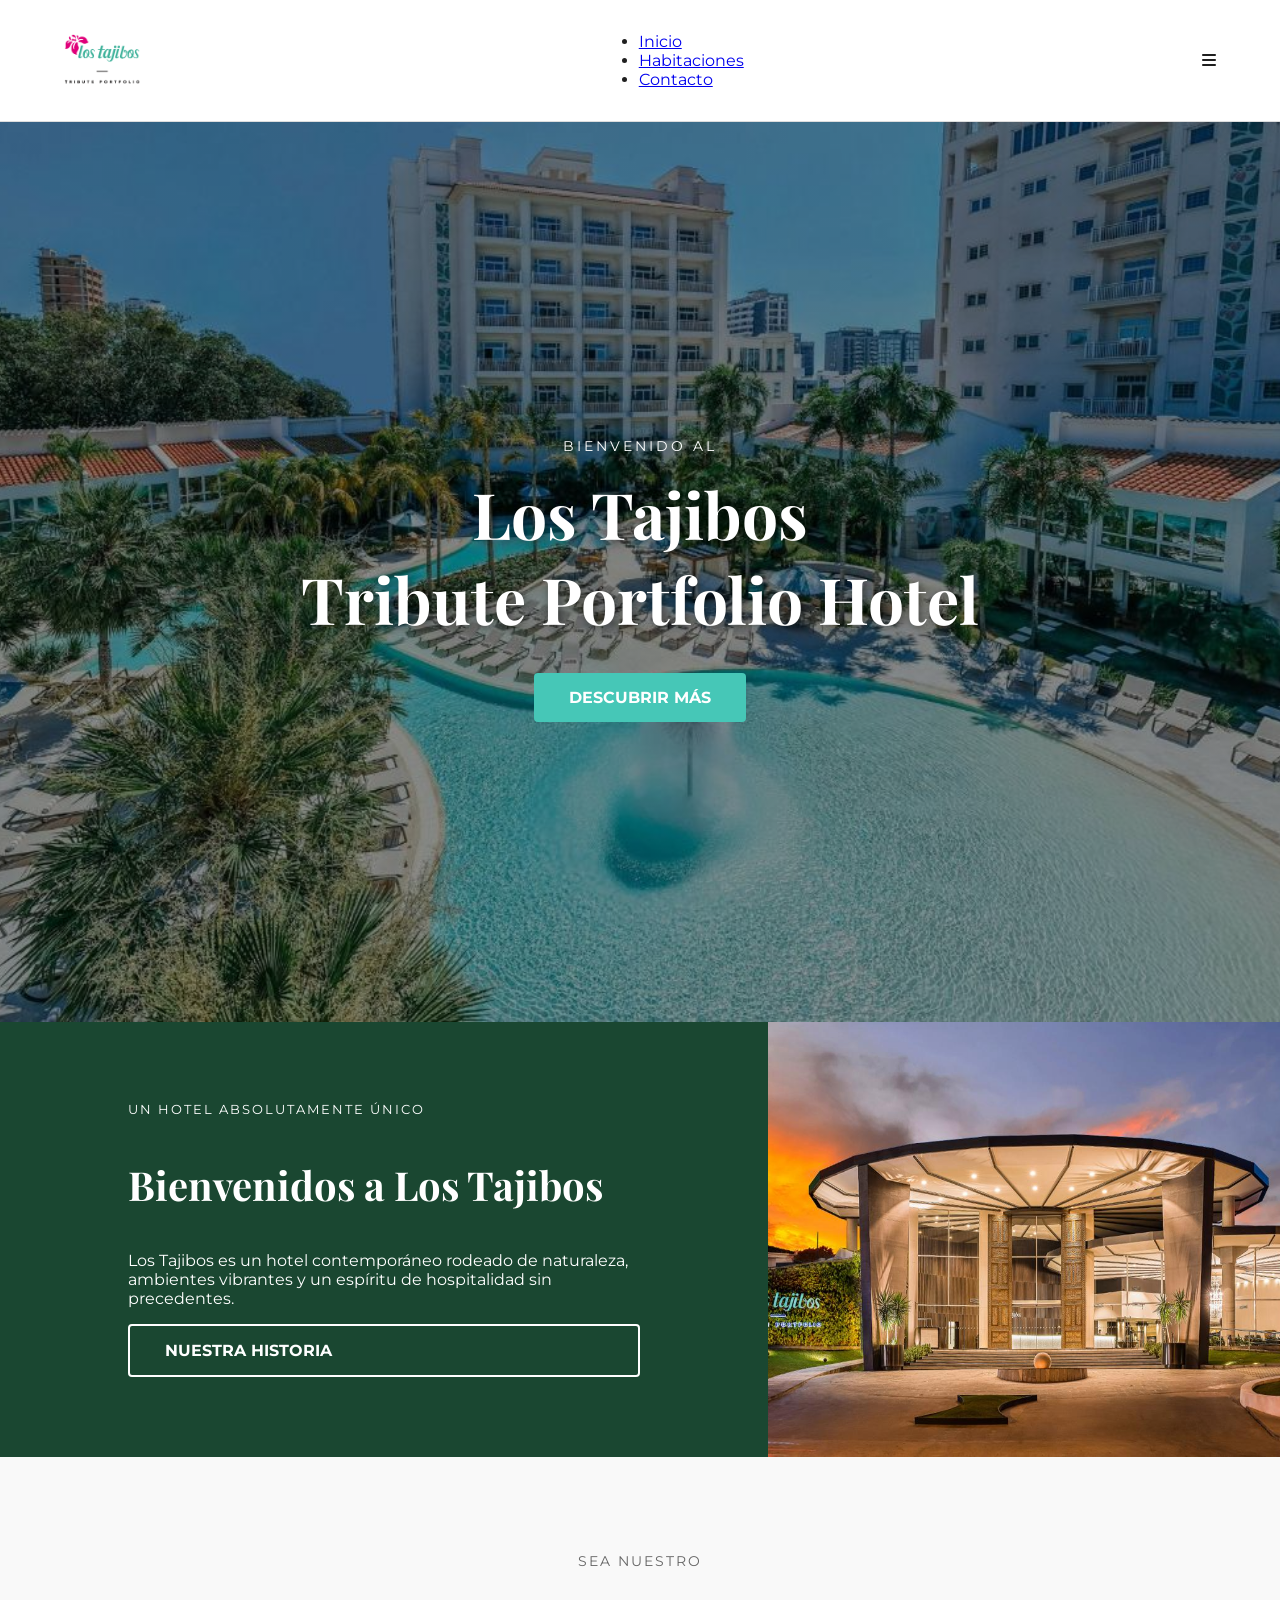
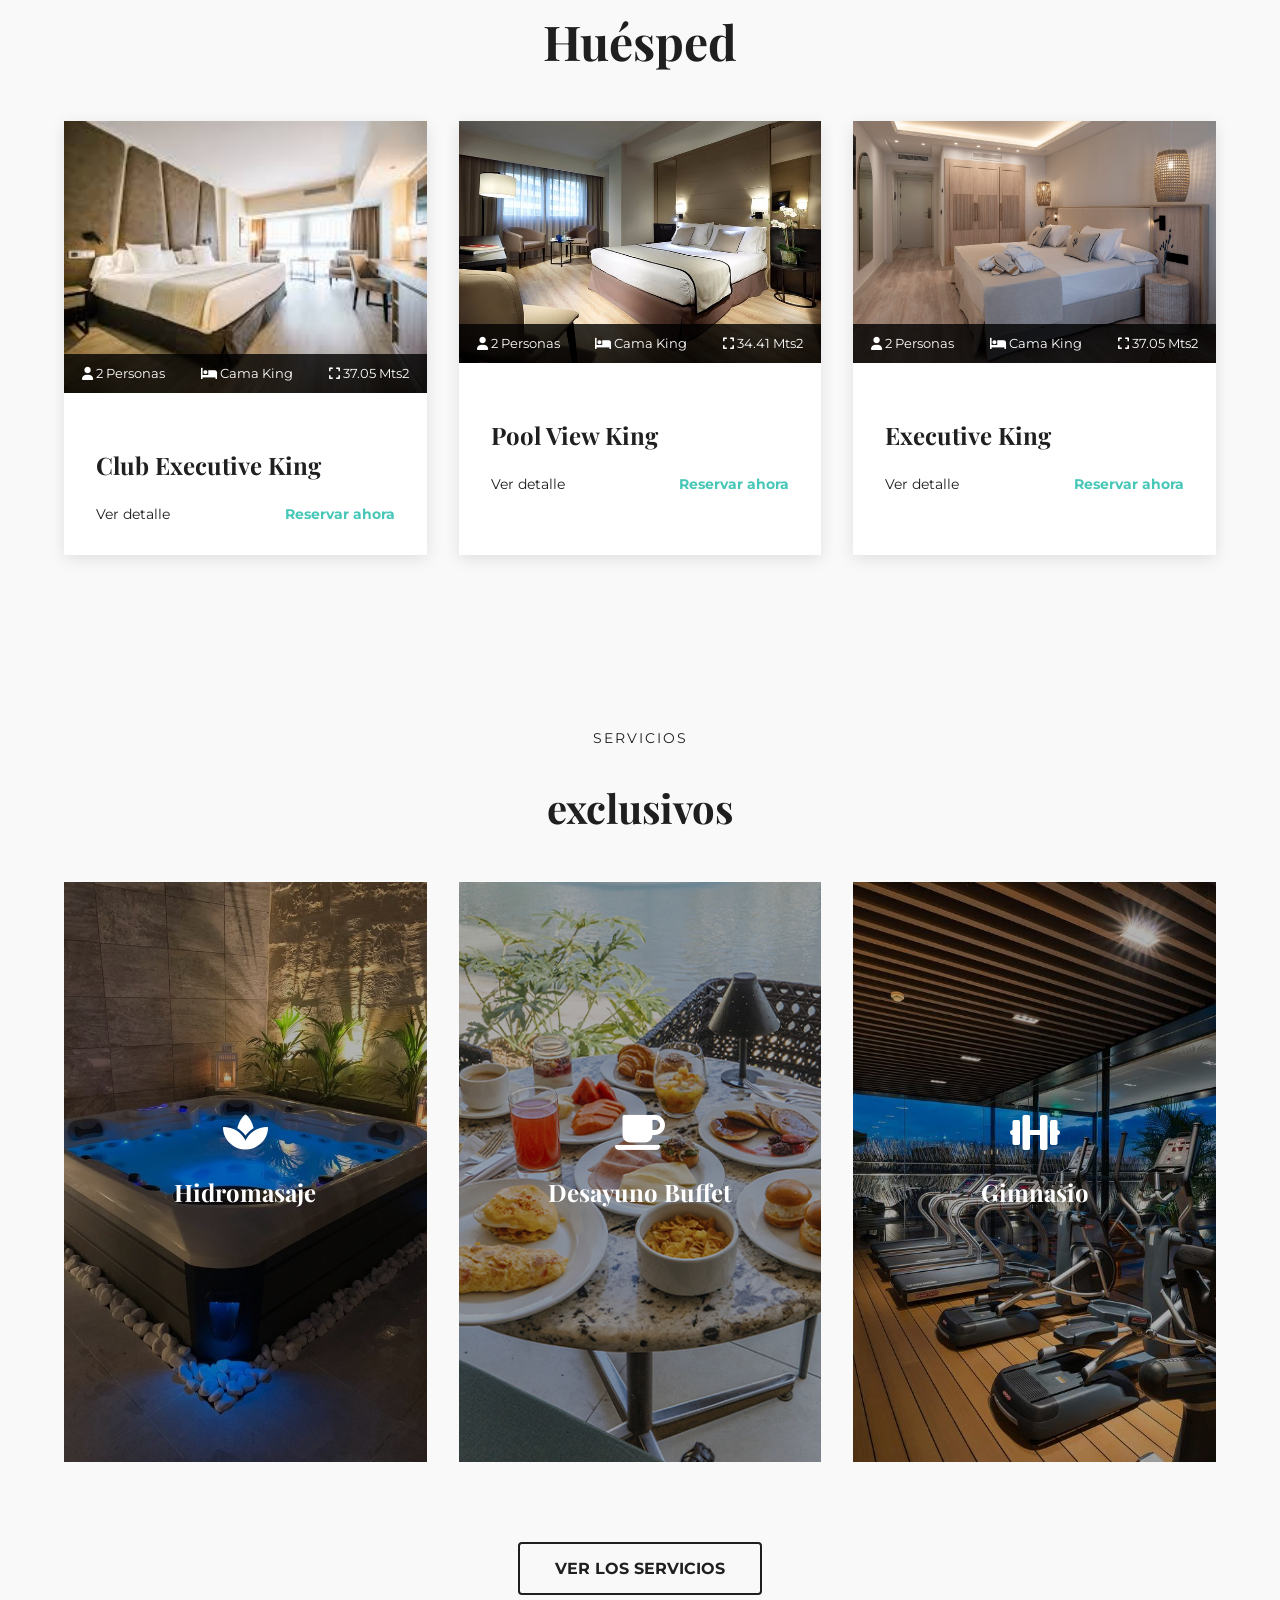
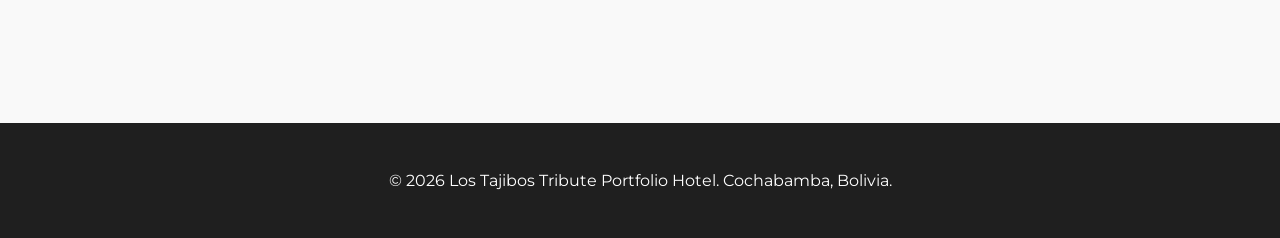
==== index.html @ 76f15c0a "Feat: Adding Requirements" ====
<!DOCTYPE html>
<html lang="es">
<head>
    <meta charset="UTF-8">
    <meta name="viewport" content="width=device-width, initial-scale=1.0">
    <title>Los Tajibos Hotel | Experiencia Única</title>
    <link href="https://fonts.googleapis.com/css2?family=Montserrat:wght@400;600&family=Playfair+Display:wght@700&display=swap" rel="stylesheet">
    <link rel="stylesheet" href="https://cdnjs.cloudflare.com/ajax/libs/font-awesome/6.0.0/css/all.min.css">
    <link rel="stylesheet" href="css/style.css">
</head>
<body>

    <header class="header" id="header">
        <nav class="nav container">
            <a href="index.html" class="nav__logo">
                <img src="images/logo-tajibos.png" alt="Logo Los Tajibos">
            </a>
            
            <ul class="nav__list" id="nav-menu">
                <li><a href="index.html" class="nav__link active">Inicio</a></li>
                <li><a href="servicios.html" class="nav__link">Habitaciones</a></li>
                <li><a href="contacto.html" class="nav__link">Contacto</a></li>
            </ul>

            <div class="nav__toggle" id="nav-toggle">
                <i class="fas fa-bars"></i>
            </div>
        </nav>
    </header>

    <main>
        <section class="hero">
            <div class="hero__content">
                <p class="hero__subtitle">BIENVENIDO AL</p>
                <h1 class="hero__title">Los Tajibos <br> Tribute Portfolio Hotel</h1>
                <a href="#welcome" class="btn btn--primary">DESCUBRIR MÁS</a>
            </div>
        </section>

        <section id="welcome" class="welcome">
            <div class="welcome__container">
                <article class="welcome__data">
                    <span class="welcome__tag">Un hotel absolutamente único</span>
                    <h2>Bienvenidos a Los Tajibos</h2>
                    <p>Los Tajibos es un hotel contemporáneo rodeado de naturaleza, ambientes vibrantes y un espíritu de hospitalidad sin precedentes.</p>
                    <a href="#" class="btn btn--outline-white">NUESTRA HISTORIA</a>
                </article>
                <div class="welcome__img">
                    <img src="images/lobby-desktop.jpg" alt="Vista del hotel">
                </div>
            </div>
        </section>

        <section id="rooms" class="rooms container section-padding">
            <div class="text-center">
                <p class="rooms__subtitle">Sea nuestro</p>
                <h2 class="rooms__title">Huésped</h2>
            </div>

            <div class="rooms__grid grid">
                <article class="room-card">
                    <div class="room-card__img-box">
                        <img src="images/room1.jpg" alt="Club Executive King">
                        <div class="room-card__specs">
                            <span><i class="fas fa-user"></i> 2 Personas</span>
                            <span><i class="fas fa-bed"></i> Cama King</span>
                            <span><i class="fas fa-expand"></i> 37.05 Mts2</span>
                        </div>
                    </div>
                    <div class="room-card__data">
                        <h3>Club Executive King</h3>
                        <div class="room-card__footer">
                            <a href="#">Ver detalle</a>
                            <a href="contacto.html" class="bold">Reservar ahora</a>
                        </div>
                    </div>
                </article>

                <article class="room-card">
                    <div class="room-card__img-box">
                        <img src="images/room2.jpg" alt="Pool View King">
                        <div class="room-card__specs">
                            <span><i class="fas fa-user"></i> 2 Personas</span>
                            <span><i class="fas fa-bed"></i> Cama King</span>
                            <span><i class="fas fa-expand"></i> 34.41 Mts2</span>
                        </div>
                    </div>
                    <div class="room-card__data">
                        <h3>Pool View King</h3>
                        <div class="room-card__footer">
                            <a href="#">Ver detalle</a>
                            <a href="contacto.html" class="bold">Reservar ahora</a>
                        </div>
                    </div>
                </article>

                <article class="room-card">
                    <div class="room-card__img-box">
                        <img src="images/room3.jpg" alt="Executive King">
                        <div class="room-card__specs">
                            <span><i class="fas fa-user"></i> 2 Personas</span>
                            <span><i class="fas fa-bed"></i> Cama King</span>
                            <span><i class="fas fa-expand"></i> 37.05 Mts2</span>
                        </div>
                    </div>
                    <div class="room-card__data">
                        <h3>Executive King</h3>
                        <div class="room-card__footer">
                            <a href="#">Ver detalle</a>
                            <a href="contacto.html" class="bold">Reservar ahora</a>
                        </div>
                    </div>
                </article>
            </div>
            </section>

        <section id="services" class="services container section-padding">
            <div class="text-center">
                <p class="services__subtitle">Servicios</p>
                <h2 class="services__title">exclusivos</h2>
            </div>

            <div class="services__grid grid">
                <article class="service-item" style="background-image: url('images/spa.jpg');">
                    <div class="service-item__content">
                        <i class="fas fa-spa"></i>
                        <h3>Hidromasaje</h3>
                    </div>
                    <div class="service-item__info">
                        <i class="fas fa-spa"></i>
                        <h3>Hidromasaje</h3>
                        <p>Relajación total en nuestras aguas termales y circuitos de spa diseñados para su bienestar físico y mental.</p>
                    </div>
                </article>

                <article class="service-item" style="background-image: url('images/desayuno.jpg');">
                    <div class="service-item__content">
                        <i class="fas fa-coffee"></i>
                        <h3>Desayuno Buffet</h3>
                    </div>
                    <div class="service-item__info">
                        <i class="fas fa-coffee"></i>
                        <h3>Desayuno Buffet</h3>
                        <p>Inicie sus días con energía, disfrutando de especialidades locales e internacionales en un ambiente inigualable.</p>
                    </div>
                </article>

                <article class="service-item" style="background-image: url('images/gym.jpg');">
                    <div class="service-item__content">
                        <i class="fas fa-dumbbell"></i>
                        <h3>Gimnasio</h3>
                    </div>
                    <div class="service-item__info">
                        <i class="fas fa-dumbbell"></i>
                        <h3>Gimnasio</h3>
                        <p>Manténgase en forma con nuestro equipamiento de última generación disponible durante toda su estancia.</p>
                    </div>
                </article>
            </div>

            <div class="text-center" style="margin-top: 3rem;">
                <a href="servicios.html" class="btn btn--outline-dark">VER LOS SERVICIOS</a>
            </div>
        </section>
    </main>

    <footer class="footer">
        <div class="container text-center">
            <p>&copy; 2026 Los Tajibos Tribute Portfolio Hotel. Cochabamba, Bolivia.</p>
        </div>
    </footer>

    <script src="js/main.js"></script>
</body>
</html>
---- css/style.css ----
@charset "UTF-8";
.header {
  background-color: #ffffff;
  border-bottom: 1px solid #ddd;
  padding: 1rem 0;
  position: sticky;
  top: 0;
  z-index: 1000;
}
.header .nav {
  display: flex;
  justify-content: space-between;
  align-items: center;
}
.header .nav__menu-icon {
  display: flex;
  align-items: center;
  cursor: pointer;
  gap: 10px;
}
.header .nav__menu-icon span {
  display: block;
  width: 25px;
  height: 2px;
  background-color: #1F1F1F;
  position: relative;
}
.header .nav__menu-icon span::before, .header .nav__menu-icon span::after {
  content: "";
  position: absolute;
  width: 100%;
  height: 2px;
  background-color: #1F1F1F;
}
.header .nav__menu-icon span::before {
  top: -8px;
}
.header .nav__menu-icon span::after {
  bottom: -8px;
}
.header .nav__logo img {
  height: 50px;
}

/* SECCIÓN HERO (Tu imagen fondo.jpg) */
.hero {
  height: 100vh;
  display: flex;
  align-items: center;
  justify-content: center;
  text-align: center;
  color: white;
  position: relative;
  background: linear-gradient(rgba(0, 0, 0, 0.4), rgba(0, 0, 0, 0.4)), url("../images/fondo.jpg") no-repeat center/cover;
}
.hero__content {
  max-width: 900px;
  z-index: 2;
}
.hero__title {
  font-family: "Playfair Display", serif;
  font-size: 4rem;
  margin: 1rem 0 2rem;
  text-shadow: 2px 2px 10px rgba(0, 0, 0, 0.5);
}
.hero__subtitle {
  font-family: "Montserrat", sans-serif;
  letter-spacing: 3px;
  font-size: 0.9rem;
}

/* SECCIÓN BIENVENIDA */
.welcome {
  display: flex;
  flex-wrap: wrap;
  background-color: #1a4731;
  color: white;
}
.welcome__container {
  display: flex;
  flex-wrap: wrap;
  width: 100%;
}
.welcome__data {
  flex: 1;
  padding: 5rem 10%;
  min-width: 300px;
  display: flex;
  flex-direction: column;
  justify-content: center;
}
.welcome__data h2 {
  font-family: "Playfair Display", serif;
  font-size: 2.5rem;
  margin-bottom: 1.5rem;
}
.welcome__data .welcome__tag {
  text-transform: uppercase;
  font-size: 0.8rem;
  letter-spacing: 2px;
  display: block;
  margin-bottom: 0.5rem;
}
.welcome__img {
  flex: 1;
  min-width: 300px;
}
.welcome__img img {
  width: 100%;
  height: 100%;
  object-fit: cover;
  display: block;
}

/* SECCIÓN HABITACIONES (3 COLUMNAS RESTAURADAS) */
.rooms__subtitle {
  text-transform: uppercase;
  font-size: 0.9rem;
  letter-spacing: 2px;
  color: #666666;
}
.rooms__title {
  font-family: "Playfair Display", serif;
  font-size: 3rem;
  margin-bottom: 3rem;
}
.rooms__grid {
  display: grid;
  gap: 2rem;
  grid-template-columns: repeat(auto-fit, minmax(300px, 1fr));
}

.room-card {
  background: white;
  box-shadow: 0 4px 15px rgba(0, 0, 0, 0.1);
  transition: transform 0.3s ease;
}
.room-card:hover {
  transform: translateY(-5px);
}
.room-card__img-box {
  position: relative;
  overflow: hidden;
}
.room-card__img-box img {
  width: 100%;
  display: block;
}
.room-card__specs {
  position: absolute;
  bottom: 0;
  width: 100%;
  background: rgba(0, 0, 0, 0.8);
  display: flex;
  justify-content: space-around;
  padding: 12px 0;
  color: white;
  font-size: 0.8rem;
}
.room-card__data {
  padding: 2rem;
}
.room-card__data h3 {
  font-family: "Playfair Display", serif;
  font-size: 1.5rem;
  margin-bottom: 1rem;
  color: #1F1F1F;
}
.room-card__footer {
  display: flex;
  justify-content: space-between;
  align-items: center;
  margin-top: 1.5rem;
}
.room-card__footer a {
  text-decoration: none;
  color: #1F1F1F;
  font-size: 0.9rem;
}
.room-card__footer .bold {
  font-weight: 700;
  color: #46C7B7;
}

/* SECCIÓN SERVICIOS (INFO NO SE CORTA - CORREGIDO FINAL) */
.services__subtitle {
  text-transform: uppercase;
  letter-spacing: 2px;
  font-size: 0.9rem;
}
.services__title {
  font-family: "Playfair Display", serif;
  font-size: 2.5rem;
  margin-bottom: 3rem;
}
.services__grid {
  display: grid;
  gap: 1.5rem;
  grid-template-columns: repeat(auto-fit, minmax(300px, 1fr));
}

.service-item {
  position: relative;
  height: 580px;
  background-size: cover;
  background-position: center;
  overflow: hidden;
  cursor: pointer;
  color: white;
}
.service-item::before {
  content: "";
  position: absolute;
  top: 0;
  left: 0;
  width: 100%;
  height: 100%;
  background: rgba(0, 0, 0, 0.3);
  transition: 0.4s;
}
.service-item__content {
  position: absolute;
  top: 50%;
  left: 50%;
  transform: translate(-50%, -50%);
  text-align: center;
  width: 100%;
  transition: 0.4s;
  z-index: 2;
}
.service-item__content i {
  font-size: 2.5rem;
  margin-bottom: 1rem;
  display: block;
}
.service-item__content h3 {
  font-family: "Playfair Display", serif;
  font-size: 1.5rem;
}
.service-item__info {
  position: absolute;
  top: 0;
  left: 0;
  width: 100%;
  height: 100%;
  background: rgba(0, 0, 0, 0.85);
  display: flex;
  flex-direction: column;
  justify-content: center;
  align-items: center;
  padding: 1rem;
  text-align: center;
  opacity: 0;
  transition: 0.4s;
  z-index: 3;
}
.service-item__info i {
  font-size: 2rem;
  margin-bottom: 1rem;
  color: #46C7B7;
}
.service-item__info h3 {
  font-family: "Playfair Display", serif;
  margin-bottom: 0.8rem;
  font-size: 1.3rem;
}
.service-item__info p {
  font-size: 0.9rem;
  line-height: 1.4;
  margin: 0;
  font-family: "Montserrat", sans-serif;
}
.service-item:hover .service-item__content, .service-item.is-active .service-item__content {
  opacity: 0;
}
.service-item:hover .service-item__info, .service-item.is-active .service-item__info {
  opacity: 1;
}

.footer {
  background-color: #1F1F1F;
  color: #ffffff;
  padding: 2rem 0;
  text-align: center;
  margin-top: 3rem;
}
.footer__grid {
  display: flex;
  flex-direction: column;
  align-items: center;
  gap: 1rem;
}
.footer__nav {
  display: flex;
  gap: 1.5rem;
}
.footer__nav a {
  color: #ffffff;
  text-decoration: none;
  font-size: 0.9rem;
}
.footer__nav a:hover {
  color: #46C7B7;
}

body {
  margin: 0;
  font-family: "Montserrat", sans-serif;
  color: #1F1F1F;
  background-color: #f9f9f9;
}

.container {
  width: 90%;
  max-width: 1200px;
  margin: 0 auto;
}

.grid {
  display: grid;
  gap: 2rem;
}

.section-padding {
  padding: 80px 0;
}

.text-center {
  text-align: center;
}

.btn {
  padding: 15px 35px;
  text-decoration: none;
  font-weight: bold;
  display: inline-block;
  transition: 0.3s;
  border-radius: 4px;
}
.btn--primary {
  background-color: #46C7B7;
  color: white;
}
.btn--primary:hover {
  background-color: rgb(50.6556016598, 167.3443983402, 152.8713692946);
}
.btn--outline-white {
  border: 2px solid white;
  color: white;
}
.btn--outline-white:hover {
  background-color: white;
  color: #1a4731;
}
.btn--outline-dark {
  border: 2px solid #1F1F1F;
  color: #1F1F1F;
  margin-top: 2rem;
}
.btn--outline-dark:hover {
  background-color: #1F1F1F;
  color: white;
}

/*# sourceMappingURL=style.css.map */
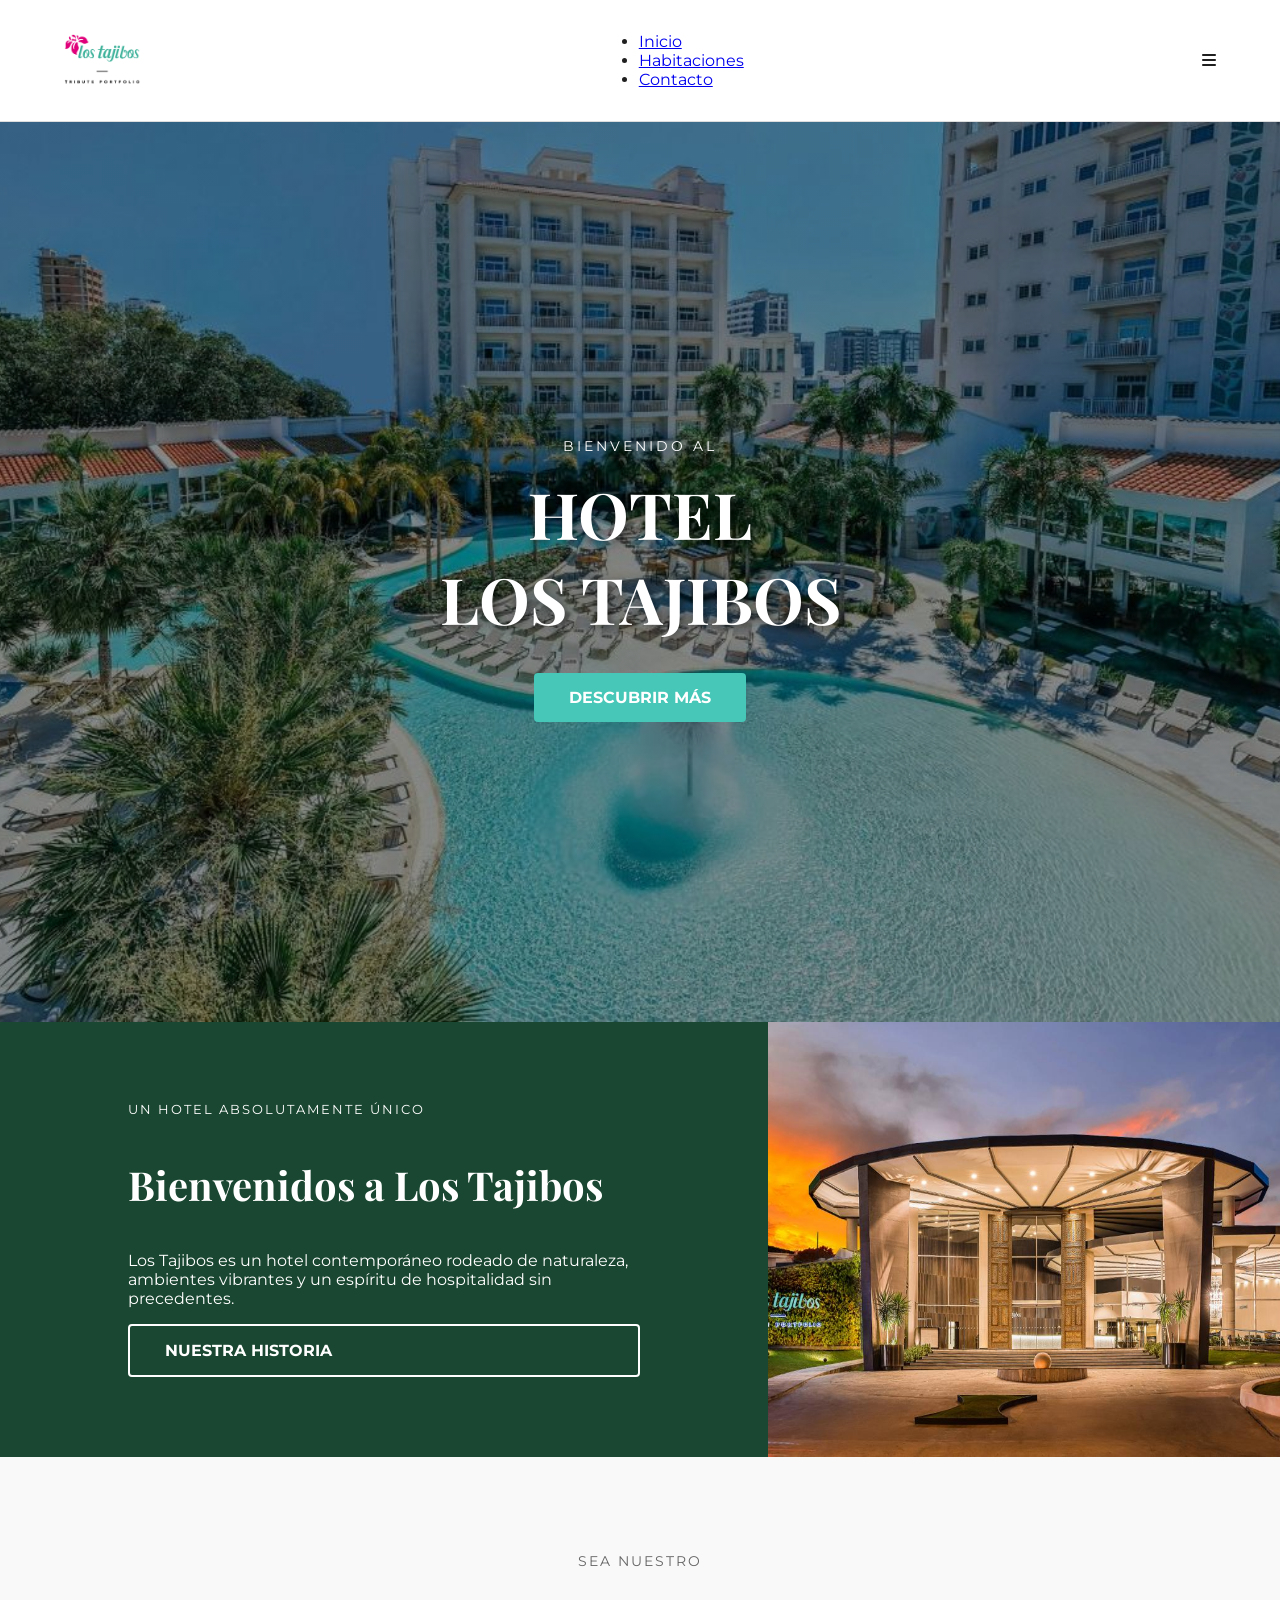
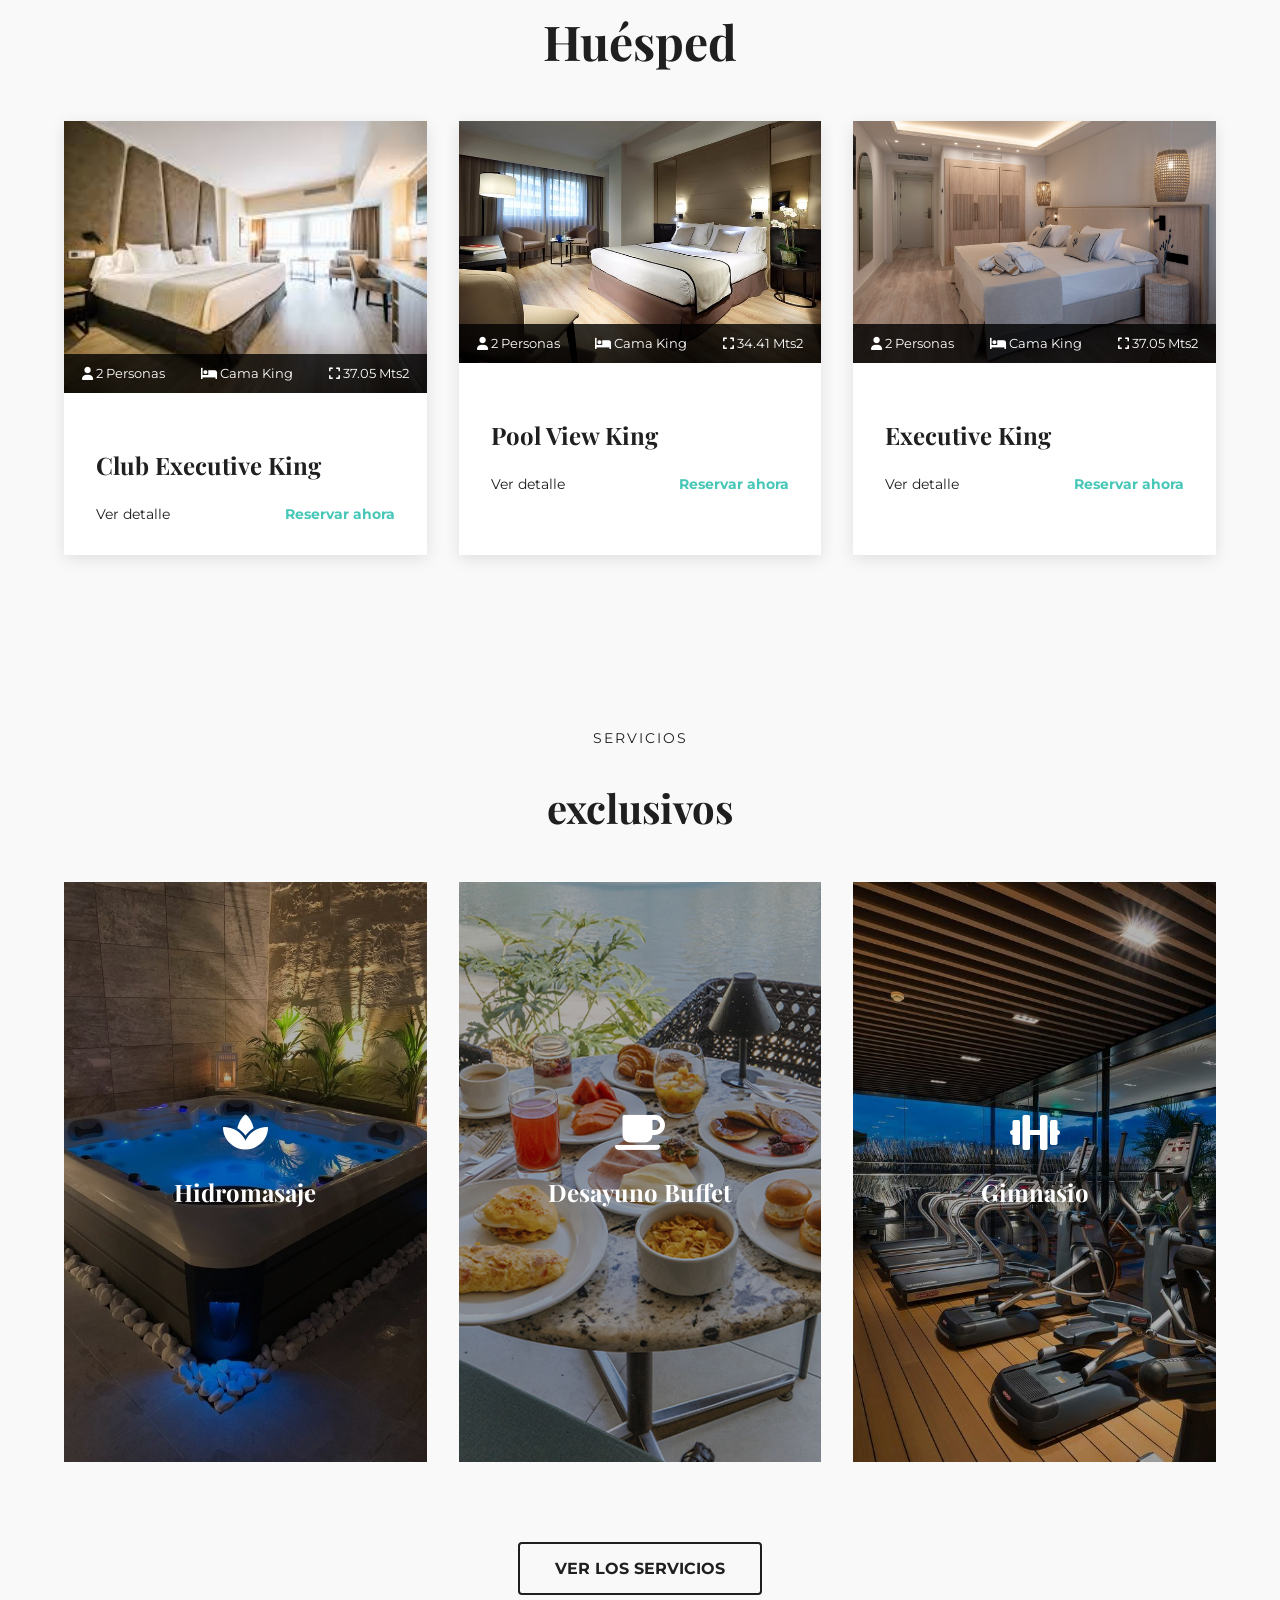
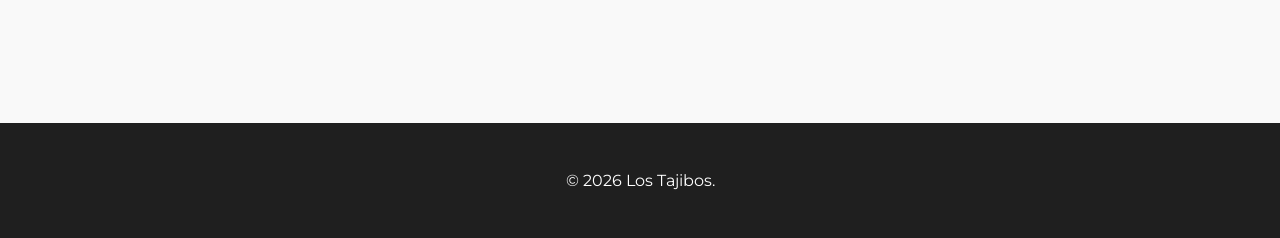
==== commit 7b0cca44: "Fix: Fixing Names" ====
--- a/index.html
+++ b/index.html
@@ -32,7 +32,7 @@
         <section class="hero">
             <div class="hero__content">
                 <p class="hero__subtitle">BIENVENIDO AL</p>
-                <h1 class="hero__title">Los Tajibos <br> Tribute Portfolio Hotel</h1>
+                <h1 class="hero__title">HOTEL <br> LOS TAJIBOS</h1>
                 <a href="#welcome" class="btn btn--primary">DESCUBRIR MÁS</a>
             </div>
         </section>
@@ -166,7 +166,7 @@
 
     <footer class="footer">
         <div class="container text-center">
-            <p>&copy; 2026 Los Tajibos Tribute Portfolio Hotel. Cochabamba, Bolivia.</p>
+            <p>&copy; 2026 Los Tajibos.</p>
         </div>
     </footer>
 
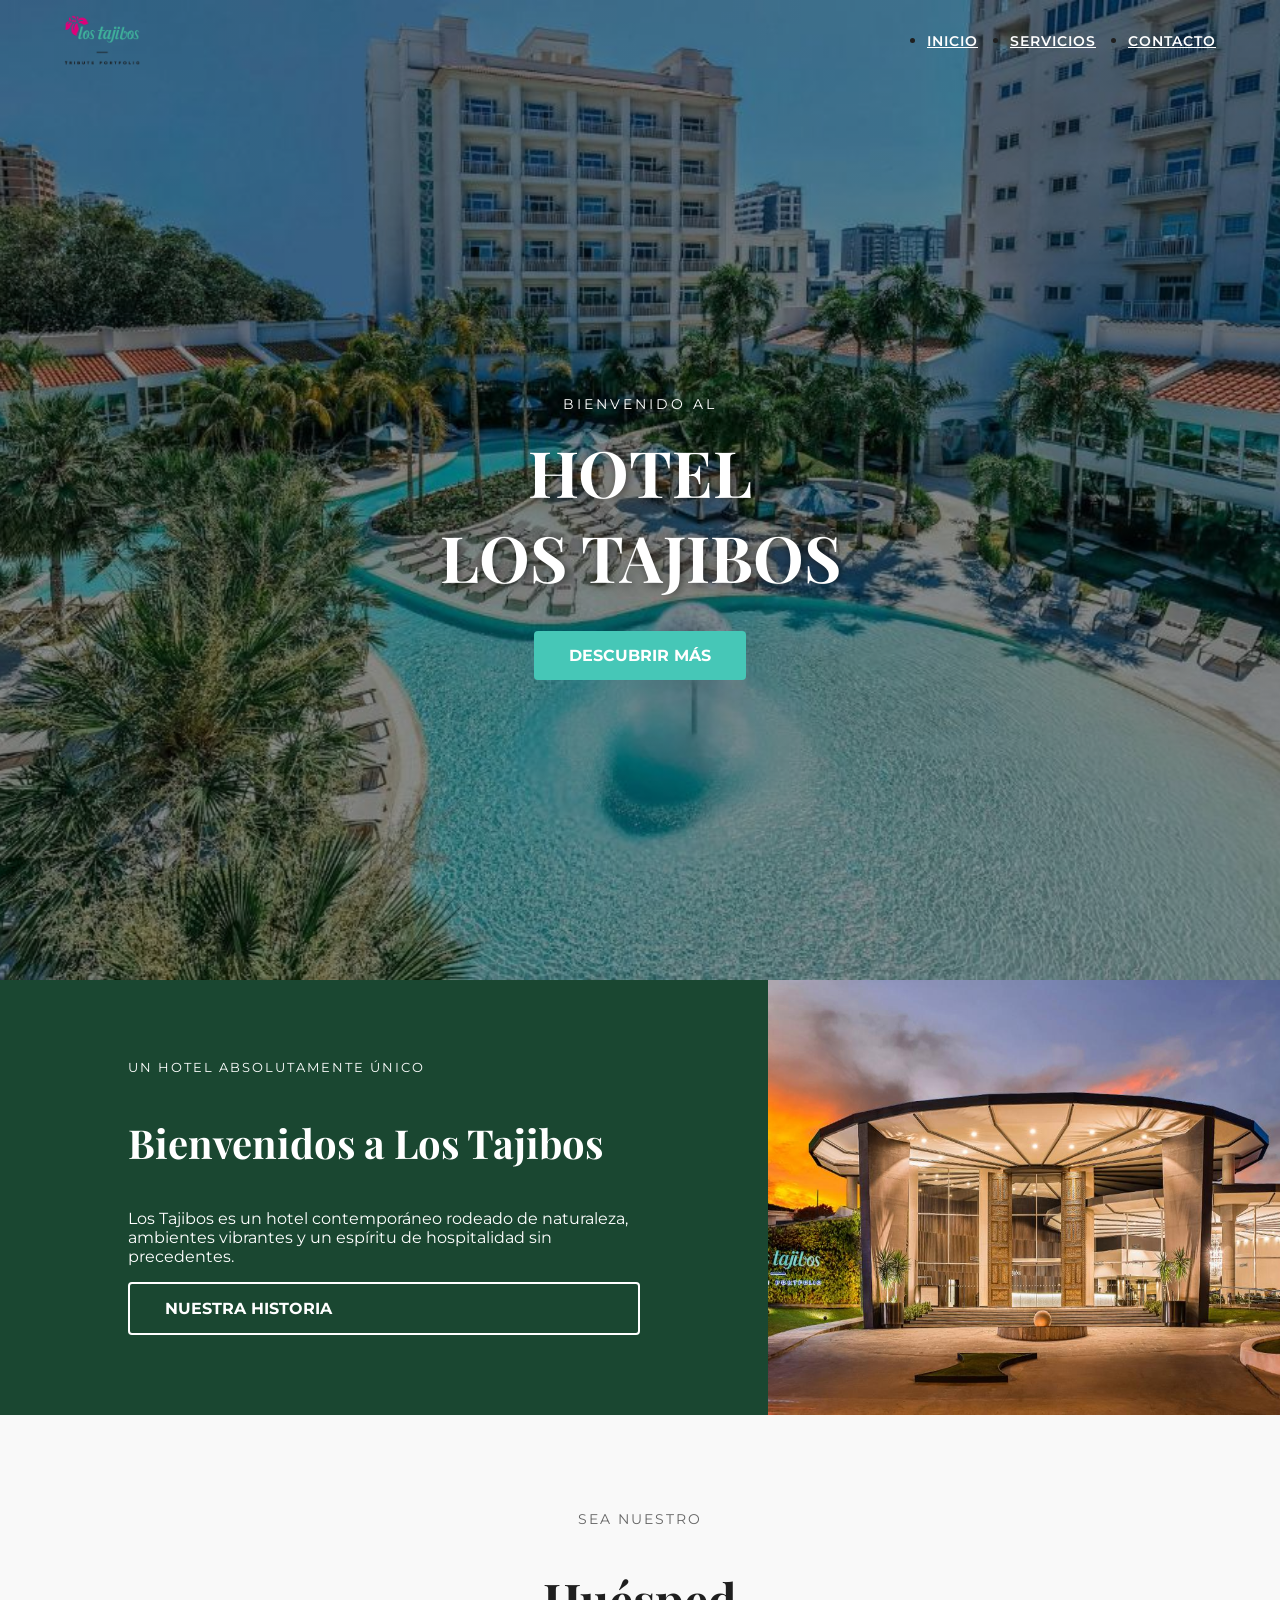
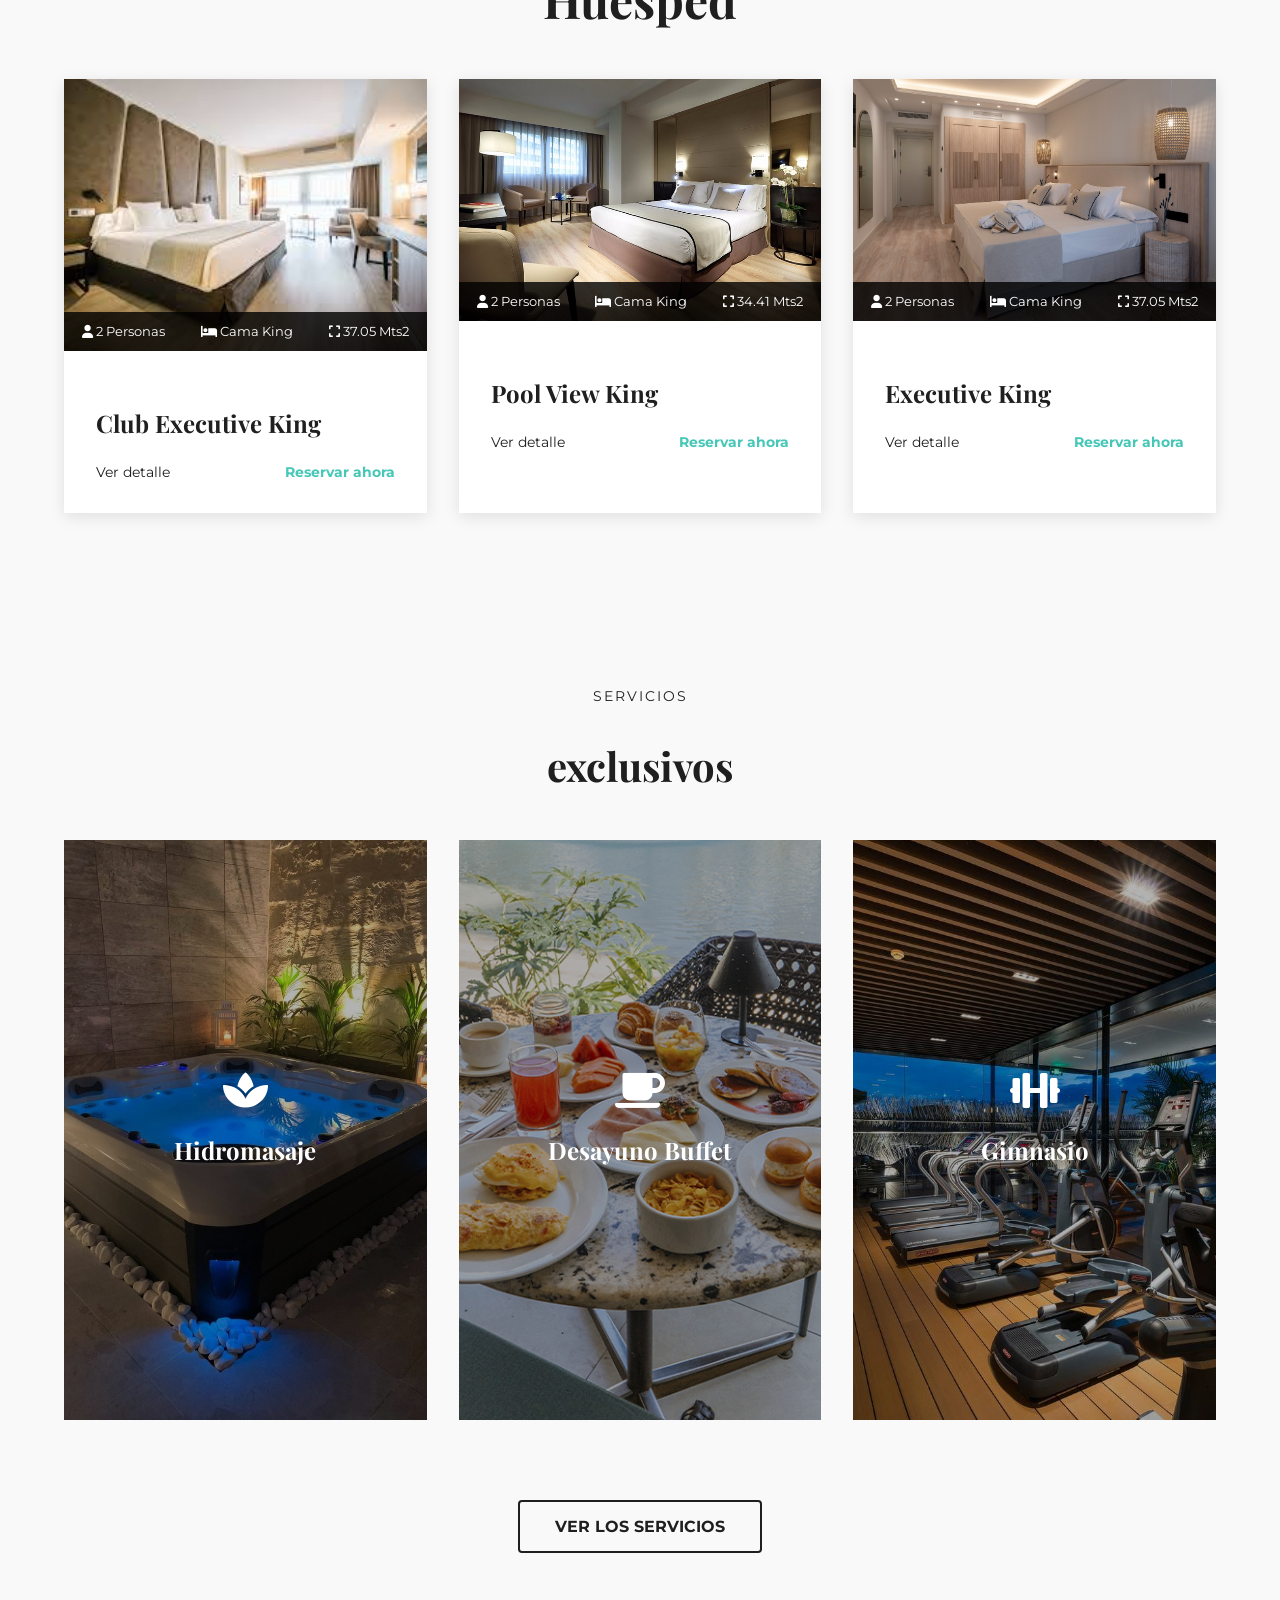
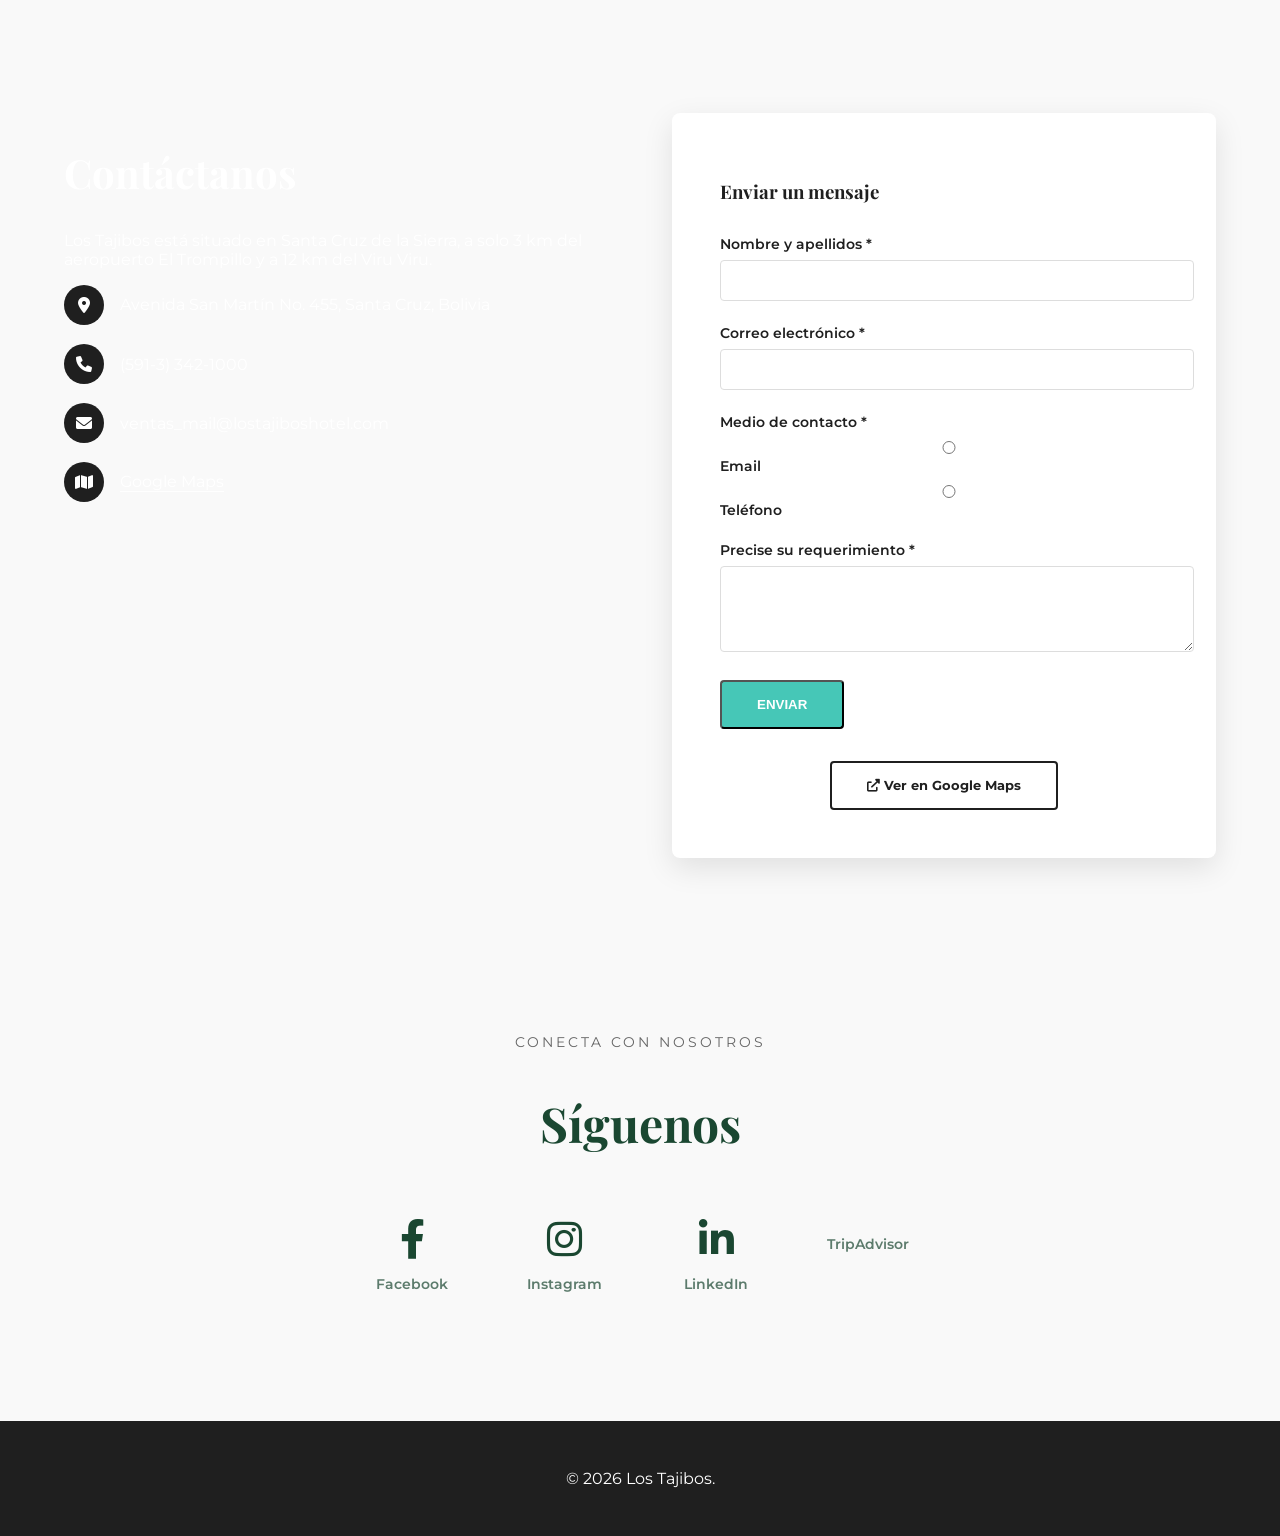
==== commit dcb565dd: "contact page" ====
--- a/index.html
+++ b/index.html
@@ -18,7 +18,7 @@
             
             <ul class="nav__list" id="nav-menu">
                 <li><a href="index.html" class="nav__link active">Inicio</a></li>
-                <li><a href="servicios.html" class="nav__link">Habitaciones</a></li>
+                <li><a href="servicios.html" class="nav__link">Servicios</a></li>
                 <li><a href="contacto.html" class="nav__link">Contacto</a></li>
             </ul>
 
@@ -162,6 +162,82 @@
                 <a href="servicios.html" class="btn btn--outline-dark">VER LOS SERVICIOS</a>
             </div>
         </section>
+
+
+        <section class="contact-hero section-padding">
+            <div class="container contact-grid">
+                <div class="contact-info">
+                    <h2 class="contact-info__title">Contáctanos</h2>
+                    <p>Los Tajibos está situado en Santa Cruz de la Sierra, a solo 3 km del aeropuerto El Trompillo y a 12 km del Viru Viru.</p>
+                    
+                    <ul class="contact-info__list">
+                        <li><i class="fas fa-map-marker-alt"></i> Avenida San Martín No. 455, Santa Cruz, Bolivia</li>
+                        <li><i class="fas fa-phone"></i> (591-3) 342-1000</li>
+                        <li><i class="fas fa-envelope"></i> ventas_mail@lostajiboshotel.com</li>
+                        <li><i class="fas fa-map"></i> <a href="#">Google Maps</a></li>
+                    </ul>
+                </div>
+
+                <div class="contact-card">
+                    <h3>Enviar un mensaje</h3>
+                    <form id="contact-form" class="contact-form">
+                        <div class="form__group">
+                            <label for="nombre">Nombre y apellidos *</label>
+                            <input type="text" id="nombre" name="nombre" required>
+                        </div>
+                        <div class="form__group">
+                            <label for="email">Correo electrónico *</label>
+                            <input type="email" id="email" name="email" required>
+                        </div>
+                        <div class="form__group">
+                            <label>Medio de contacto *</label>
+                            <div class="form__radio">
+                                <input type="radio" name="medio" value="email" id="r-email"> <label for="r-email">Email</label>
+                                <input type="radio" name="medio" value="tel" id="r-tel"> <label for="r-tel">Teléfono</label>
+                            </div>
+                        </div>
+                        <div class="form__group">
+                            <label for="mensaje">Precise su requerimiento *</label>
+                            <textarea id="mensaje" rows="4" required></textarea>
+                        </div>
+                        <button type="submit" class="btn btn--primary">ENVIAR</button>
+                    </form>
+                    <div id="form-feedback" class="form-feedback"></div>
+                    <div class="contact__map-link text-center">
+                        <a href="https://goo.gl/maps/tu-enlace-a-google-maps" target="_blank" class="btn btn--outline-dark btn--small">
+                            <i class="fas fa-external-link-alt"></i> Ver en Google Maps
+                        </a>
+                    </div>
+                </div>
+            </div>
+        </section>
+                    
+        <section class="follow-us section-padding">
+            <div class="container text-center">
+                <p class="follow-us__subtitle">CONECTA CON NOSOTROS</p>
+                <h2 class="follow-us__title">Síguenos</h2>
+                
+                <div class="follow-us__social">
+                    <a href="https://facebook.com" target="_blank" class="social-icon">
+                        <i class="fab fa-facebook-f"></i>
+                        <span class="social-icon__name">Facebook</span>
+                    </a>
+                    <a href="https://instagram.com" target="_blank" class="social-icon">
+                        <i class="fab fa-instagram"></i>
+                        <span class="social-icon__name">Instagram</span>
+                    </a>
+                    <a href="https://linkedin.com" target="_blank" class="social-icon">
+                        <i class="fab fa-linkedin-in"></i>
+                        <span class="social-icon__name">LinkedIn</span>
+                    </a>
+                    <a href="https://tripadvisor.com" target="_blank" class="social-icon">
+                        <i class="fab fa-tripadvisor"></i>
+                        <span class="social-icon__name">TripAdvisor</span>
+                    </a>
+                </div>
+            </div>
+        </section>
+    </main>
     </main>
 
     <footer class="footer">
--- a/css/style.css
+++ b/css/style.css
@@ -1,47 +1,156 @@
 @charset "UTF-8";
 .header {
+  width: 100%;
+  background-color: transparent;
+  position: fixed;
+  top: 0;
+  left: 0;
+  z-index: 1000;
+  transition: 0.4s;
+}
+.header.header--scroll {
   background-color: #ffffff;
-  border-bottom: 1px solid #ddd;
-  padding: 1rem 0;
-  position: sticky;
-  top: 0;
-  z-index: 1000;
-}
-.header .nav {
+  box-shadow: 0 2px 10px rgba(0, 0, 0, 0.1);
+  height: 70px;
+}
+.header.header--scroll .nav__link {
+  color: #1F1F1F;
+}
+.header.header--scroll .nav__link::after {
+  background-color: #46C7B7;
+}
+.header.header--scroll .nav__link.active {
+  color: #46C7B7;
+}
+.header.header--scroll .nav__toggle {
+  color: #1F1F1F;
+}
+.header.header--scroll .logo-white {
+  display: none;
+}
+.header.header--scroll .logo-color {
+  display: block;
+}
+
+.nav {
+  height: 80px;
   display: flex;
   justify-content: space-between;
   align-items: center;
-}
-.header .nav__menu-icon {
-  display: flex;
-  align-items: center;
-  cursor: pointer;
-  gap: 10px;
-}
-.header .nav__menu-icon span {
-  display: block;
-  width: 25px;
-  height: 2px;
-  background-color: #1F1F1F;
+  transition: height 0.4s;
+}
+.header--scroll .nav {
+  height: 70px;
+}
+.nav__logo {
+  display: flex;
+  align-items: center;
+}
+.nav__logo img {
+  height: 50px;
+  transition: 0.4s;
+}
+.nav__logo .logo-color {
+  display: none;
+}
+.nav__logo .logo-white {
+  display: block;
+}
+.nav__list {
+  display: flex;
+  gap: 2rem;
+}
+.nav__link {
+  color: white;
+  text-transform: uppercase;
+  font-weight: 600;
+  font-size: 0.9rem;
+  letter-spacing: 1px;
   position: relative;
-}
-.header .nav__menu-icon span::before, .header .nav__menu-icon span::after {
+  transition: 0.3s;
+}
+.nav__link::after {
   content: "";
   position: absolute;
-  width: 100%;
-  height: 2px;
-  background-color: #1F1F1F;
-}
-.header .nav__menu-icon span::before {
-  top: -8px;
-}
-.header .nav__menu-icon span::after {
-  bottom: -8px;
-}
-.header .nav__logo img {
-  height: 50px;
-}
-
+  width: 0;
+  bottom: -5px;
+  left: 0;
+  background-color: white;
+  transition: width 0.3s;
+}
+.nav__link:hover::after, .nav__link.active::after {
+  width: 100%;
+}
+.nav__link.active {
+  color: white;
+}
+.nav__btns {
+  display: flex;
+  align-items: center;
+  gap: 1rem;
+}
+.nav__toggle {
+  font-size: 1.2rem;
+  color: white;
+  cursor: pointer;
+  display: none;
+}
+.nav__close {
+  display: none;
+}
+
+.btn--small {
+  padding: 10px 20px;
+  font-size: 0.8rem;
+}
+
+@media screen and (max-width: 768px) {
+  .nav__menu {
+    position: fixed;
+    background-color: #ffffff;
+    width: 80%;
+    height: 100%;
+    top: 0;
+    right: -100%;
+    padding: 4rem;
+    box-shadow: -2px 0 10px rgba(0, 0, 0, 0.1);
+    transition: right 0.4s;
+    flex-direction: column;
+    z-index: 1001;
+  }
+  .nav__menu.show-menu {
+    right: 0;
+  }
+  .nav__list {
+    flex-direction: column;
+    gap: 2rem;
+    text-align: center;
+  }
+  .nav__link {
+    color: #1F1F1F;
+  }
+  .nav__link.active {
+    color: #46C7B7;
+  }
+  .nav__link::after {
+    background-color: #46C7B7;
+  }
+  .nav__toggle {
+    display: block;
+  }
+  .nav__close {
+    display: block;
+    position: absolute;
+    top: 1.5rem;
+    right: 1.5rem;
+    font-size: 1.5rem;
+    color: #1F1F1F;
+    cursor: pointer;
+  }
+  .nav__book {
+    display: none;
+  }
+}
 /* SECCIÓN HERO (Tu imagen fondo.jpg) */
 .hero {
   height: 100vh;
@@ -51,6 +160,7 @@
   text-align: center;
   color: white;
   position: relative;
+  padding-top: 80px;
   background: linear-gradient(rgba(0, 0, 0, 0.4), rgba(0, 0, 0, 0.4)), url("../images/fondo.jpg") no-repeat center/cover;
 }
 .hero__content {
@@ -196,7 +306,9 @@
 .services__grid {
   display: grid;
   gap: 1.5rem;
+  gap: 1.5rem;
   grid-template-columns: repeat(auto-fit, minmax(300px, 1fr));
+  justify-content: center;
 }
 
 .service-item {
@@ -248,7 +360,6 @@
   flex-direction: column;
   justify-content: center;
   align-items: center;
-  padding: 1rem;
   text-align: center;
   opacity: 0;
   transition: 0.4s;
@@ -301,6 +412,153 @@
 }
 .footer__nav a:hover {
   color: #46C7B7;
+}
+
+.contact-page {
+  background-color: #46C7B7;
+}
+
+.contact-grid {
+  display: grid;
+  grid-template-columns: repeat(auto-fit, minmax(320px, 1fr));
+  gap: 4rem;
+  align-items: start;
+  color: white;
+}
+
+.contact-info__title {
+  font-family: "Playfair Display", serif;
+  font-size: 2.5rem;
+  margin-bottom: 2rem;
+}
+.contact-info__list {
+  list-style: none;
+  padding: 0;
+}
+.contact-info__list li {
+  display: flex;
+  align-items: center;
+  gap: 1rem;
+  margin-bottom: 1.2rem;
+}
+.contact-info__list li i {
+  color: white;
+  background: #1F1F1F;
+  padding: 10px;
+  border-radius: 50%;
+  width: 20px;
+  height: 20px;
+  display: flex;
+  justify-content: center;
+  align-items: center;
+}
+.contact-info__list li a {
+  color: white;
+  text-decoration: none;
+  border-bottom: 1px solid white;
+}
+
+.contact-card {
+  background: white;
+  padding: 3rem;
+  color: #1F1F1F;
+  border-radius: 8px;
+  box-shadow: 0 10px 30px rgba(0, 0, 0, 0.1);
+}
+.contact-card h3 {
+  font-family: "Playfair Display", serif;
+  margin-bottom: 2rem;
+}
+
+.form__group {
+  margin-bottom: 1.5rem;
+}
+.form__group label {
+  display: block;
+  margin-bottom: 0.5rem;
+  font-size: 0.85rem;
+  font-weight: 600;
+}
+.form__group input, .form__group textarea {
+  width: 100%;
+  padding: 12px;
+  border: 1px solid #ddd;
+  border-radius: 4px;
+}
+.form__group input:focus, .form__group textarea:focus {
+  border-color: #46C7B7;
+  outline: none;
+}
+
+.form-feedback {
+  margin-top: 1rem;
+  padding: 1rem;
+  border-radius: 4px;
+  display: none;
+}
+.form-feedback.success {
+  background: #d4edda;
+  color: #155724;
+  display: block;
+}
+.form-feedback.error {
+  background: #f8d7da;
+  color: #721c24;
+  display: block;
+}
+
+.follow-us {
+  background-color: #f9f9f9;
+}
+.follow-us__subtitle {
+  text-transform: uppercase;
+  letter-spacing: 3px;
+  font-size: 0.9rem;
+  color: #666666;
+  margin-bottom: 0.5rem;
+}
+.follow-us__title {
+  font-family: "Playfair Display", serif;
+  font-size: 3rem;
+  color: #1a4731;
+  margin-bottom: 4rem;
+}
+.follow-us__social {
+  display: flex;
+  justify-content: center;
+  gap: 2rem;
+  flex-wrap: wrap;
+}
+
+.social-icon {
+  display: flex;
+  flex-direction: column;
+  align-items: center;
+  gap: 1rem;
+  text-decoration: none;
+  color: #1a4731;
+  transition: transform 0.3s ease, color 0.3s ease;
+  width: 120px;
+}
+.social-icon i {
+  font-size: 2.5rem;
+  transition: transform 0.3s ease;
+}
+.social-icon__name {
+  font-size: 0.9rem;
+  font-weight: 600;
+  opacity: 0.7;
+  transition: opacity 0.3s ease;
+}
+.social-icon:hover {
+  transform: translateY(-10px);
+  color: #46C7B7;
+}
+.social-icon:hover i {
+  transform: scale(1.1);
+}
+.social-icon:hover .social-icon__name {
+  opacity: 1;
 }
 
 body {
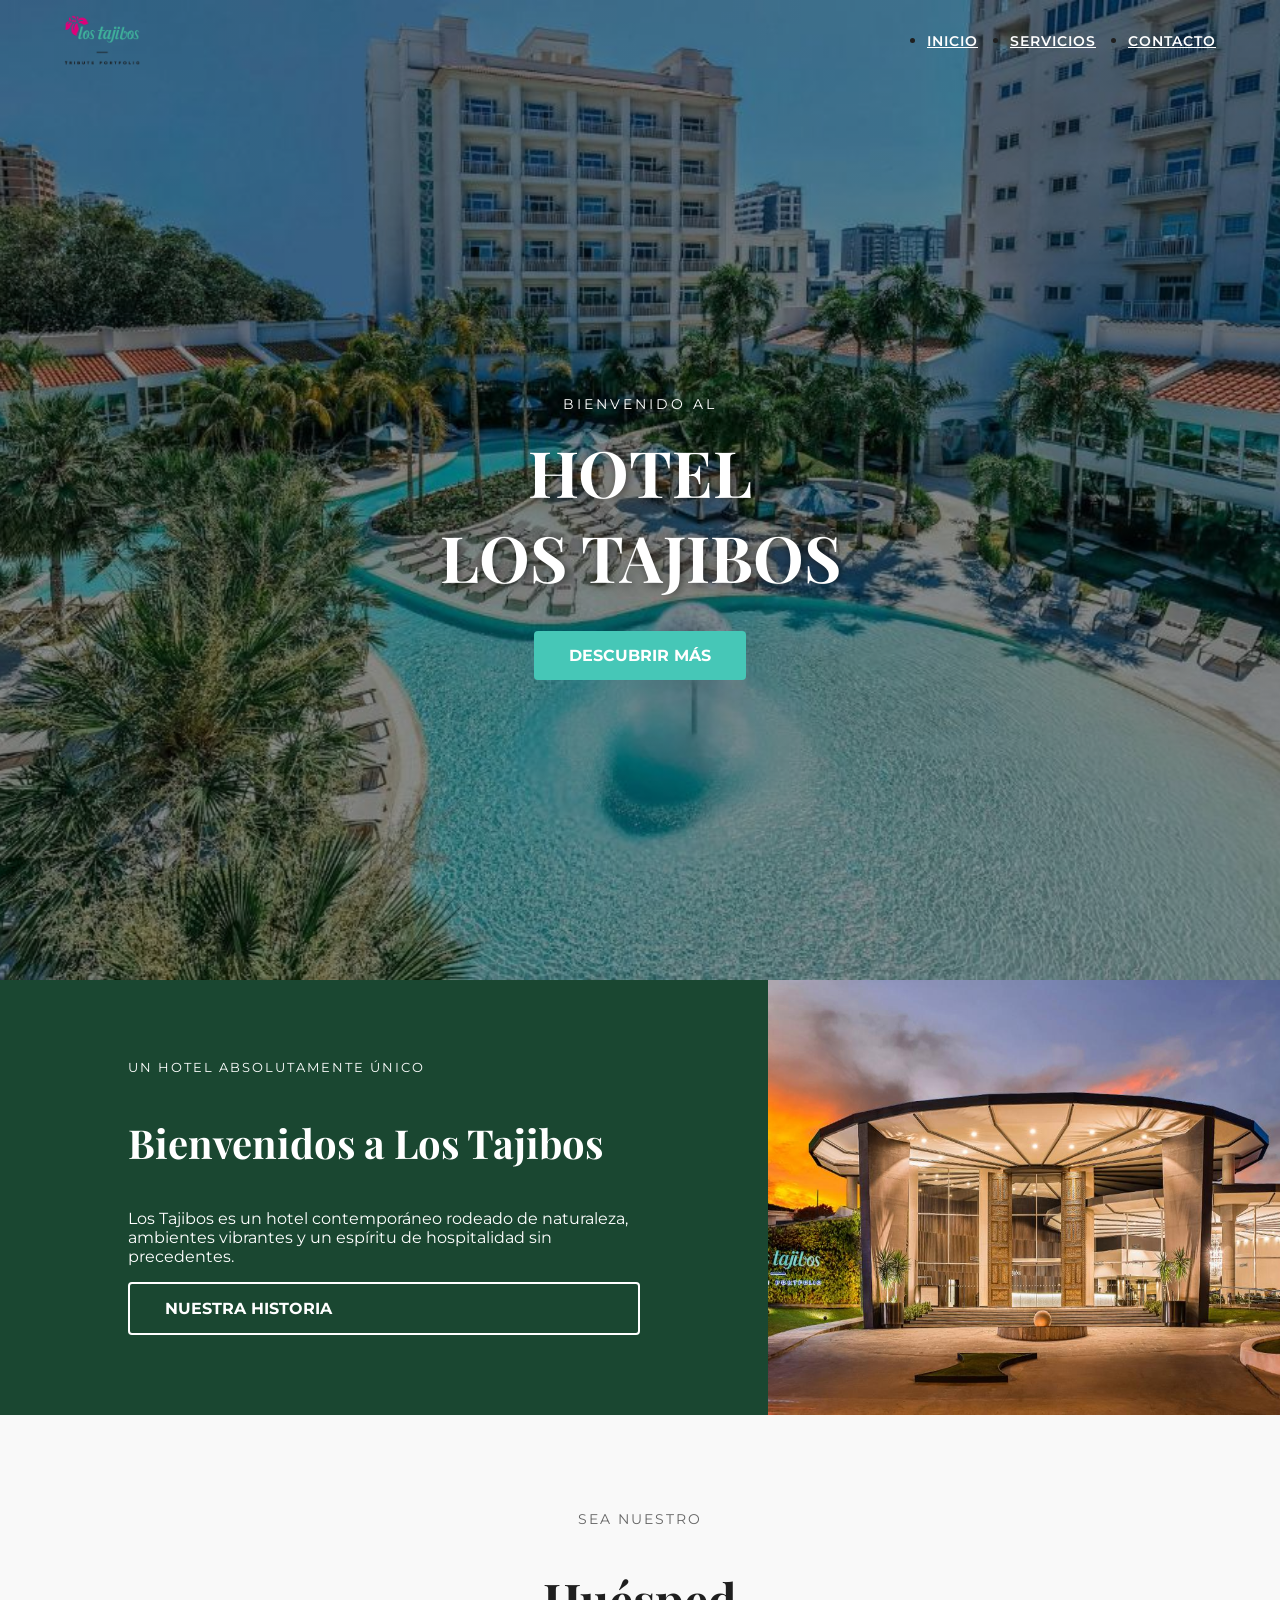
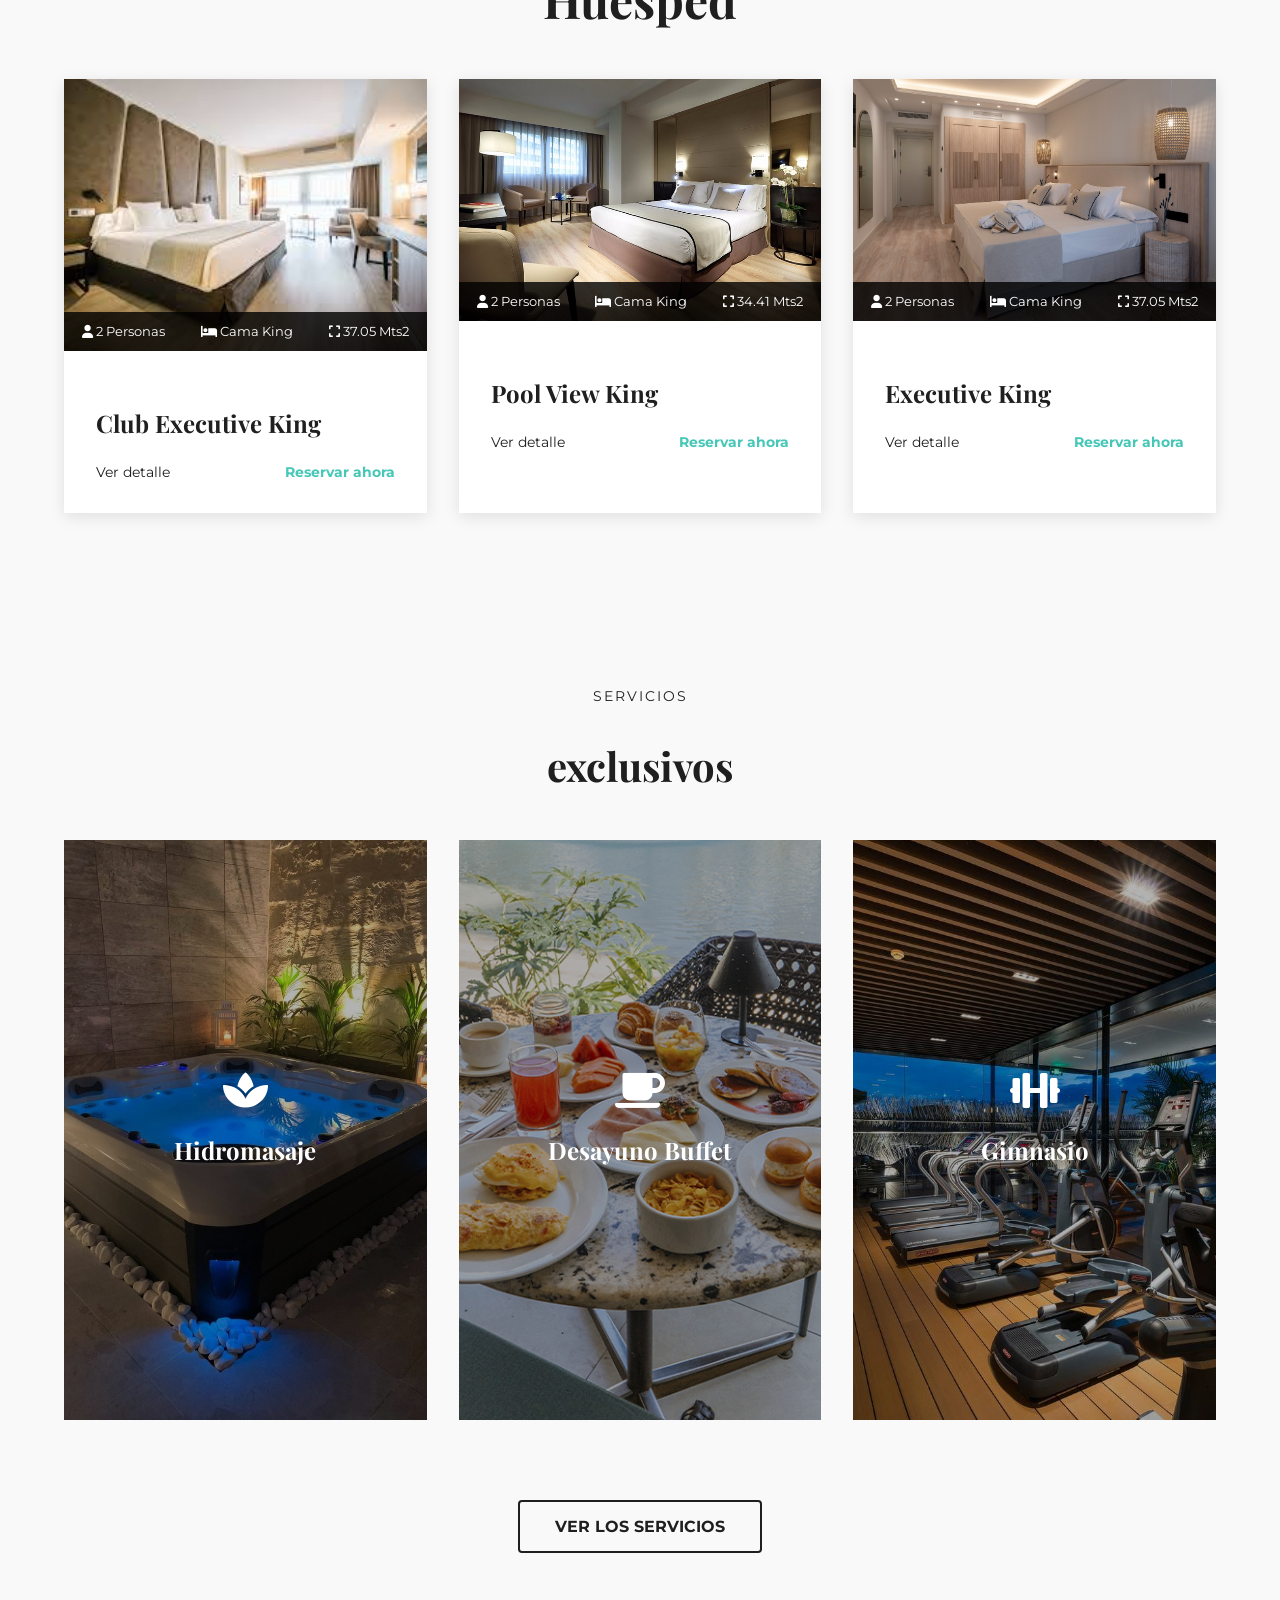
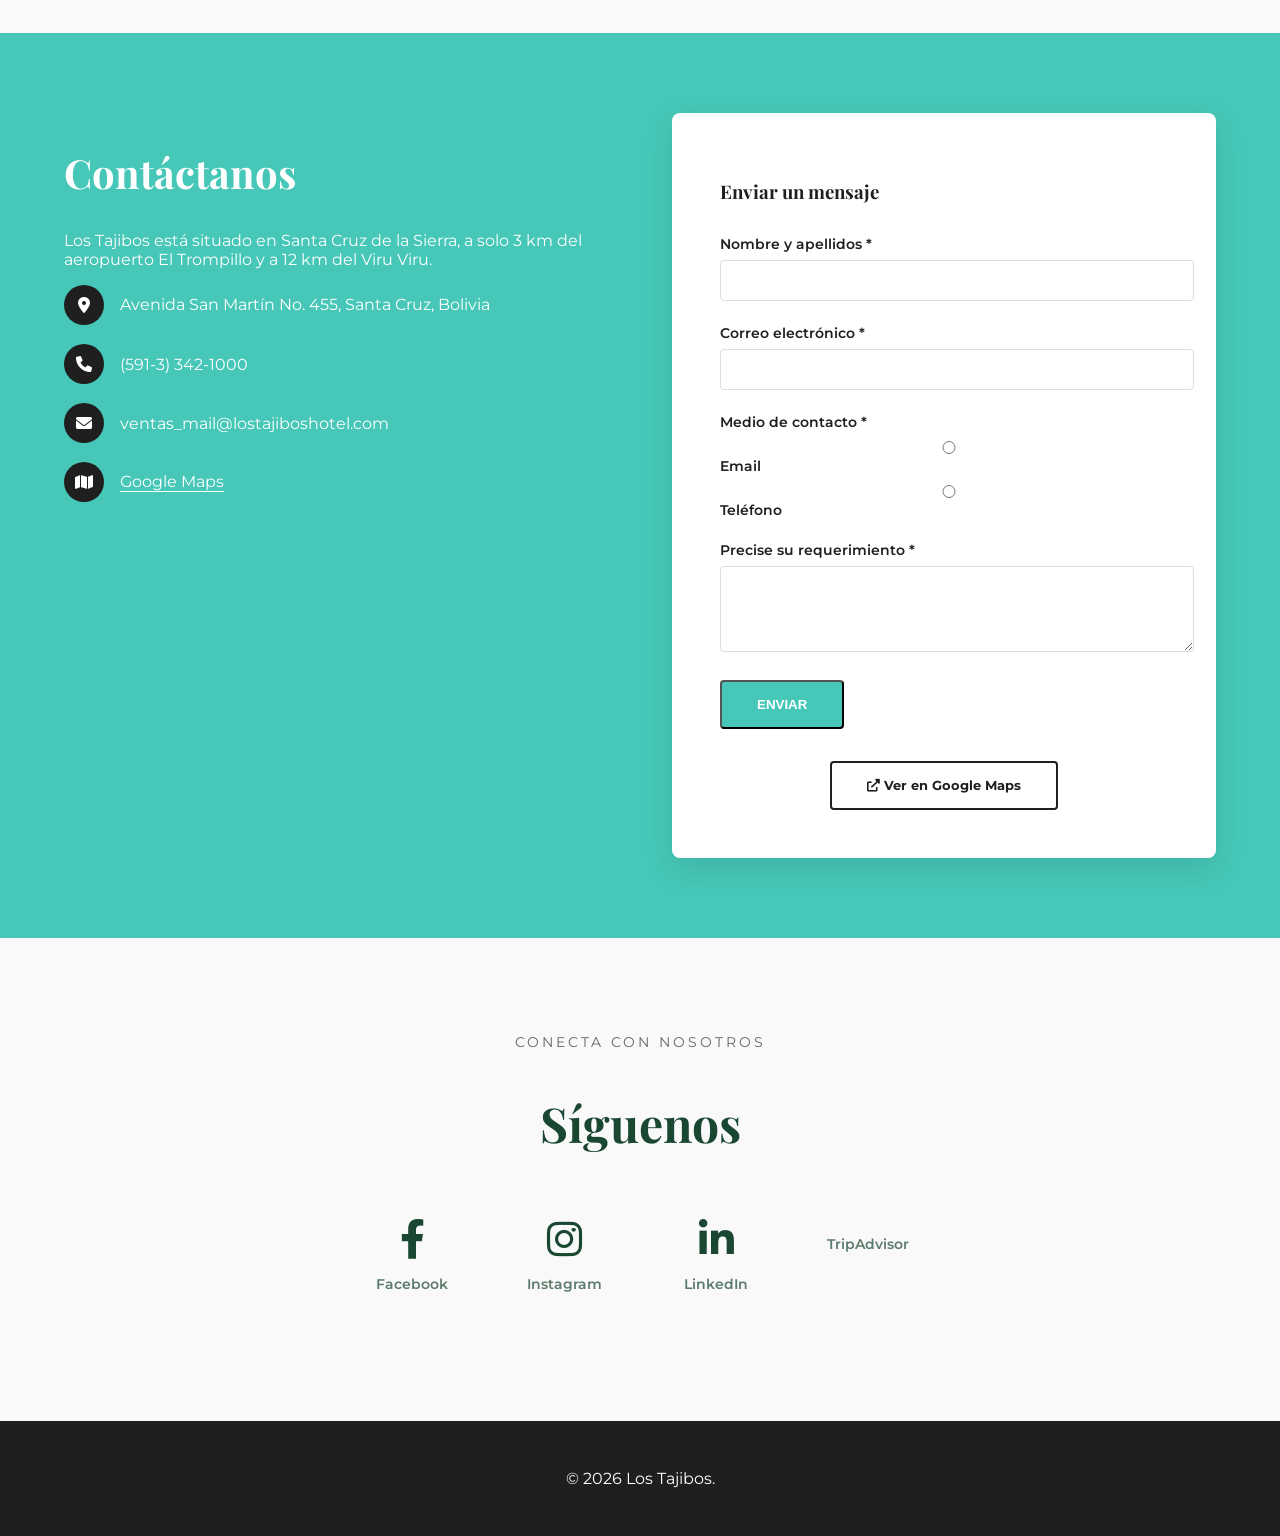
==== commit 445680df: "js changes" ====
--- a/index.html
+++ b/index.html
@@ -163,81 +163,81 @@
             </div>
         </section>
 
-
-        <section class="contact-hero section-padding">
-            <div class="container contact-grid">
-                <div class="contact-info">
-                    <h2 class="contact-info__title">Contáctanos</h2>
-                    <p>Los Tajibos está situado en Santa Cruz de la Sierra, a solo 3 km del aeropuerto El Trompillo y a 12 km del Viru Viru.</p>
+        <section id="contact" class="contact-page">
+            <section class="contact-hero section-padding">
+                <div class="container contact-grid">
+                    <div class="contact-info">
+                        <h2 class="contact-info__title">Contáctanos</h2>
+                        <p>Los Tajibos está situado en Santa Cruz de la Sierra, a solo 3 km del aeropuerto El Trompillo y a 12 km del Viru Viru.</p>
+                        
+                        <ul class="contact-info__list">
+                            <li><i class="fas fa-map-marker-alt"></i> Avenida San Martín No. 455, Santa Cruz, Bolivia</li>
+                            <li><i class="fas fa-phone"></i> (591-3) 342-1000</li>
+                            <li><i class="fas fa-envelope"></i> ventas_mail@lostajiboshotel.com</li>
+                            <li><i class="fas fa-map"></i> <a href="#">Google Maps</a></li>
+                        </ul>
+                    </div>
+
+                    <div class="contact-card">
+                        <h3>Enviar un mensaje</h3>
+                        <form id="contact-form" class="contact-form">
+                            <div class="form__group">
+                                <label for="nombre">Nombre y apellidos *</label>
+                                <input type="text" id="nombre" name="nombre" required>
+                            </div>
+                            <div class="form__group">
+                                <label for="email">Correo electrónico *</label>
+                                <input type="email" id="email" name="email" required>
+                            </div>
+                            <div class="form__group">
+                                <label>Medio de contacto *</label>
+                                <div class="form__radio">
+                                    <input type="radio" name="medio" value="email" id="r-email"> <label for="r-email">Email</label>
+                                    <input type="radio" name="medio" value="tel" id="r-tel"> <label for="r-tel">Teléfono</label>
+                                </div>
+                            </div>
+                            <div class="form__group">
+                                <label for="mensaje">Precise su requerimiento *</label>
+                                <textarea id="mensaje" rows="4" required></textarea>
+                            </div>
+                            <button type="submit" class="btn btn--primary">ENVIAR</button>
+                        </form>
+                        <div id="form-feedback" class="form-feedback"></div>
+                        <div class="contact__map-link text-center">
+                            <a href="https://goo.gl/maps/tu-enlace-a-google-maps" target="_blank" class="btn btn--outline-dark btn--small">
+                                <i class="fas fa-external-link-alt"></i> Ver en Google Maps
+                            </a>
+                        </div>
+                    </div>
+                </div>
+            </section>
+        </section>              
+            <section class="follow-us section-padding">
+                <div class="container text-center">
+                    <p class="follow-us__subtitle">CONECTA CON NOSOTROS</p>
+                    <h2 class="follow-us__title">Síguenos</h2>
                     
-                    <ul class="contact-info__list">
-                        <li><i class="fas fa-map-marker-alt"></i> Avenida San Martín No. 455, Santa Cruz, Bolivia</li>
-                        <li><i class="fas fa-phone"></i> (591-3) 342-1000</li>
-                        <li><i class="fas fa-envelope"></i> ventas_mail@lostajiboshotel.com</li>
-                        <li><i class="fas fa-map"></i> <a href="#">Google Maps</a></li>
-                    </ul>
+                    <div class="follow-us__social">
+                        <a href="https://facebook.com" target="_blank" class="social-icon">
+                            <i class="fab fa-facebook-f"></i>
+                            <span class="social-icon__name">Facebook</span>
+                        </a>
+                        <a href="https://instagram.com" target="_blank" class="social-icon">
+                            <i class="fab fa-instagram"></i>
+                            <span class="social-icon__name">Instagram</span>
+                        </a>
+                        <a href="https://linkedin.com" target="_blank" class="social-icon">
+                            <i class="fab fa-linkedin-in"></i>
+                            <span class="social-icon__name">LinkedIn</span>
+                        </a>
+                        <a href="https://tripadvisor.com" target="_blank" class="social-icon">
+                            <i class="fab fa-tripadvisor"></i>
+                            <span class="social-icon__name">TripAdvisor</span>
+                        </a>
+                    </div>
                 </div>
-
-                <div class="contact-card">
-                    <h3>Enviar un mensaje</h3>
-                    <form id="contact-form" class="contact-form">
-                        <div class="form__group">
-                            <label for="nombre">Nombre y apellidos *</label>
-                            <input type="text" id="nombre" name="nombre" required>
-                        </div>
-                        <div class="form__group">
-                            <label for="email">Correo electrónico *</label>
-                            <input type="email" id="email" name="email" required>
-                        </div>
-                        <div class="form__group">
-                            <label>Medio de contacto *</label>
-                            <div class="form__radio">
-                                <input type="radio" name="medio" value="email" id="r-email"> <label for="r-email">Email</label>
-                                <input type="radio" name="medio" value="tel" id="r-tel"> <label for="r-tel">Teléfono</label>
-                            </div>
-                        </div>
-                        <div class="form__group">
-                            <label for="mensaje">Precise su requerimiento *</label>
-                            <textarea id="mensaje" rows="4" required></textarea>
-                        </div>
-                        <button type="submit" class="btn btn--primary">ENVIAR</button>
-                    </form>
-                    <div id="form-feedback" class="form-feedback"></div>
-                    <div class="contact__map-link text-center">
-                        <a href="https://goo.gl/maps/tu-enlace-a-google-maps" target="_blank" class="btn btn--outline-dark btn--small">
-                            <i class="fas fa-external-link-alt"></i> Ver en Google Maps
-                        </a>
-                    </div>
-                </div>
-            </div>
-        </section>
-                    
-        <section class="follow-us section-padding">
-            <div class="container text-center">
-                <p class="follow-us__subtitle">CONECTA CON NOSOTROS</p>
-                <h2 class="follow-us__title">Síguenos</h2>
-                
-                <div class="follow-us__social">
-                    <a href="https://facebook.com" target="_blank" class="social-icon">
-                        <i class="fab fa-facebook-f"></i>
-                        <span class="social-icon__name">Facebook</span>
-                    </a>
-                    <a href="https://instagram.com" target="_blank" class="social-icon">
-                        <i class="fab fa-instagram"></i>
-                        <span class="social-icon__name">Instagram</span>
-                    </a>
-                    <a href="https://linkedin.com" target="_blank" class="social-icon">
-                        <i class="fab fa-linkedin-in"></i>
-                        <span class="social-icon__name">LinkedIn</span>
-                    </a>
-                    <a href="https://tripadvisor.com" target="_blank" class="social-icon">
-                        <i class="fab fa-tripadvisor"></i>
-                        <span class="social-icon__name">TripAdvisor</span>
-                    </a>
-                </div>
-            </div>
-        </section>
-    </main>
+            </section>
+        
     </main>
 
     <footer class="footer">
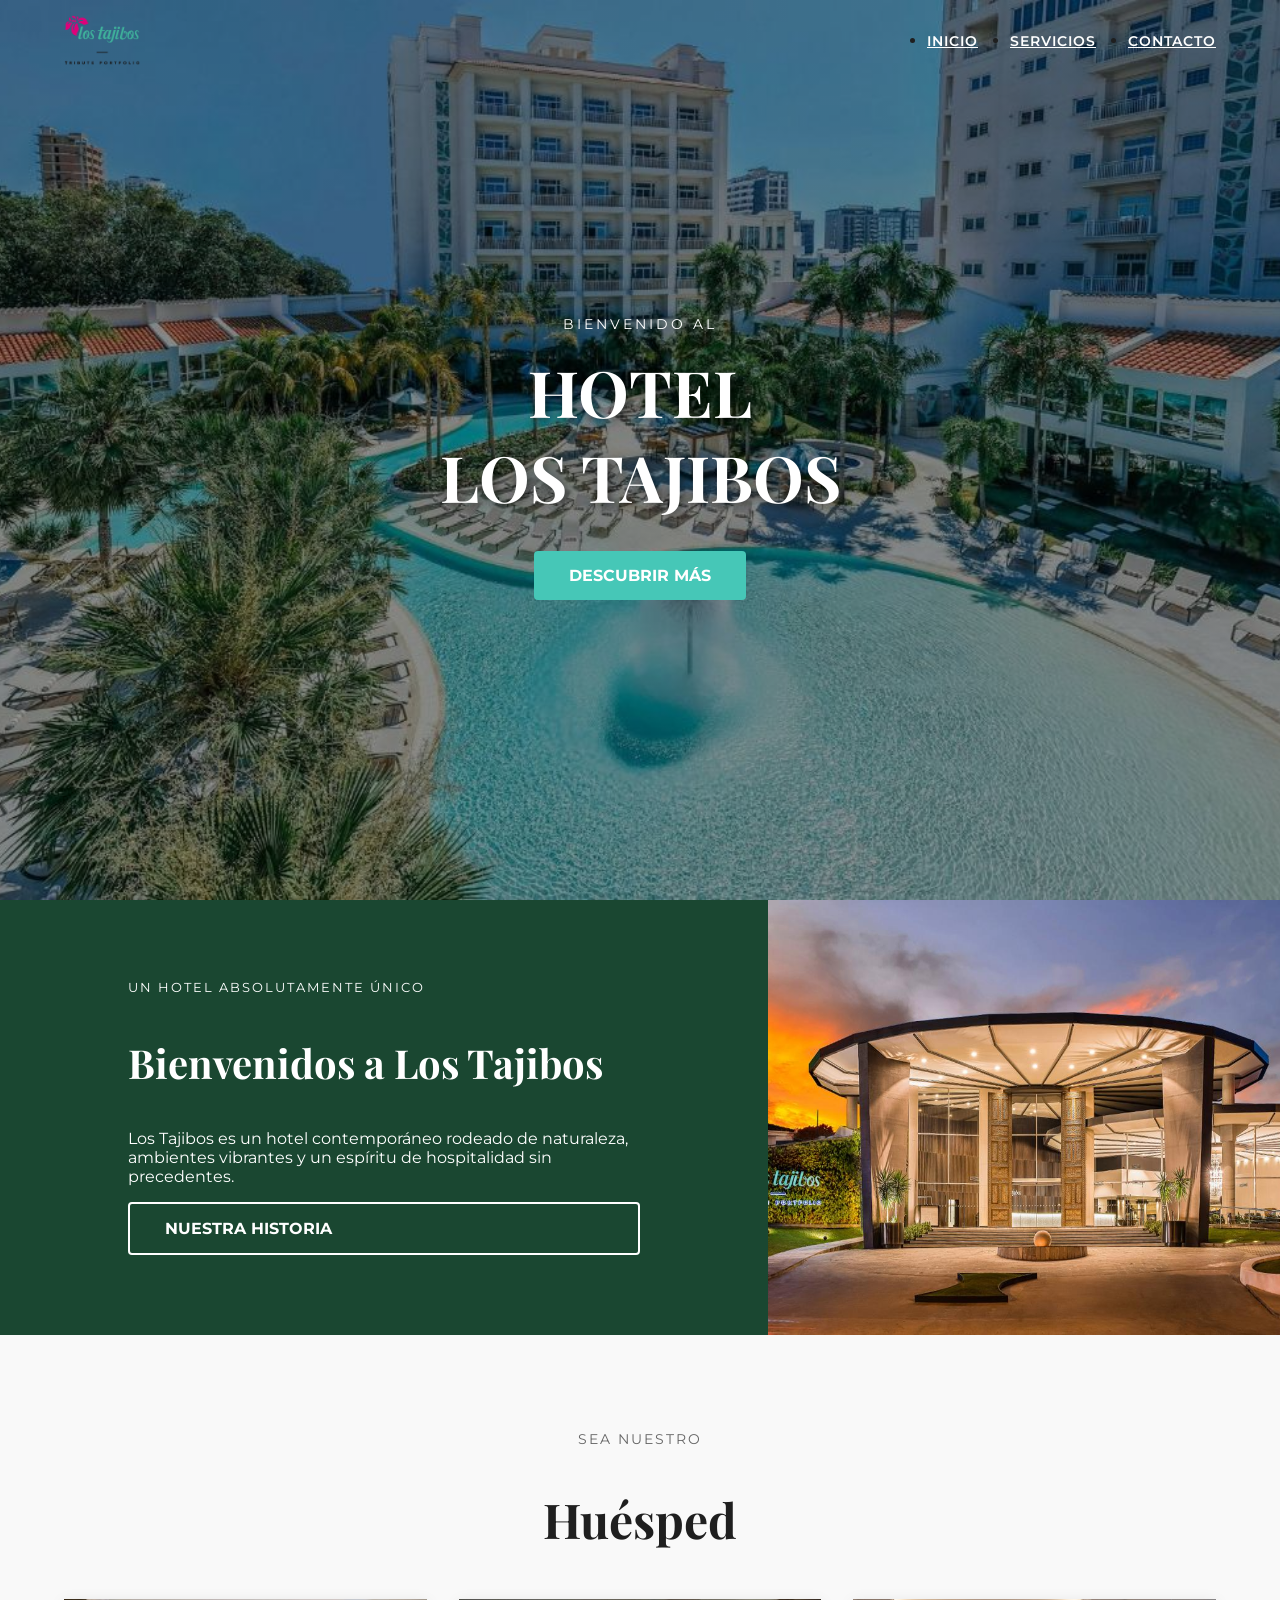
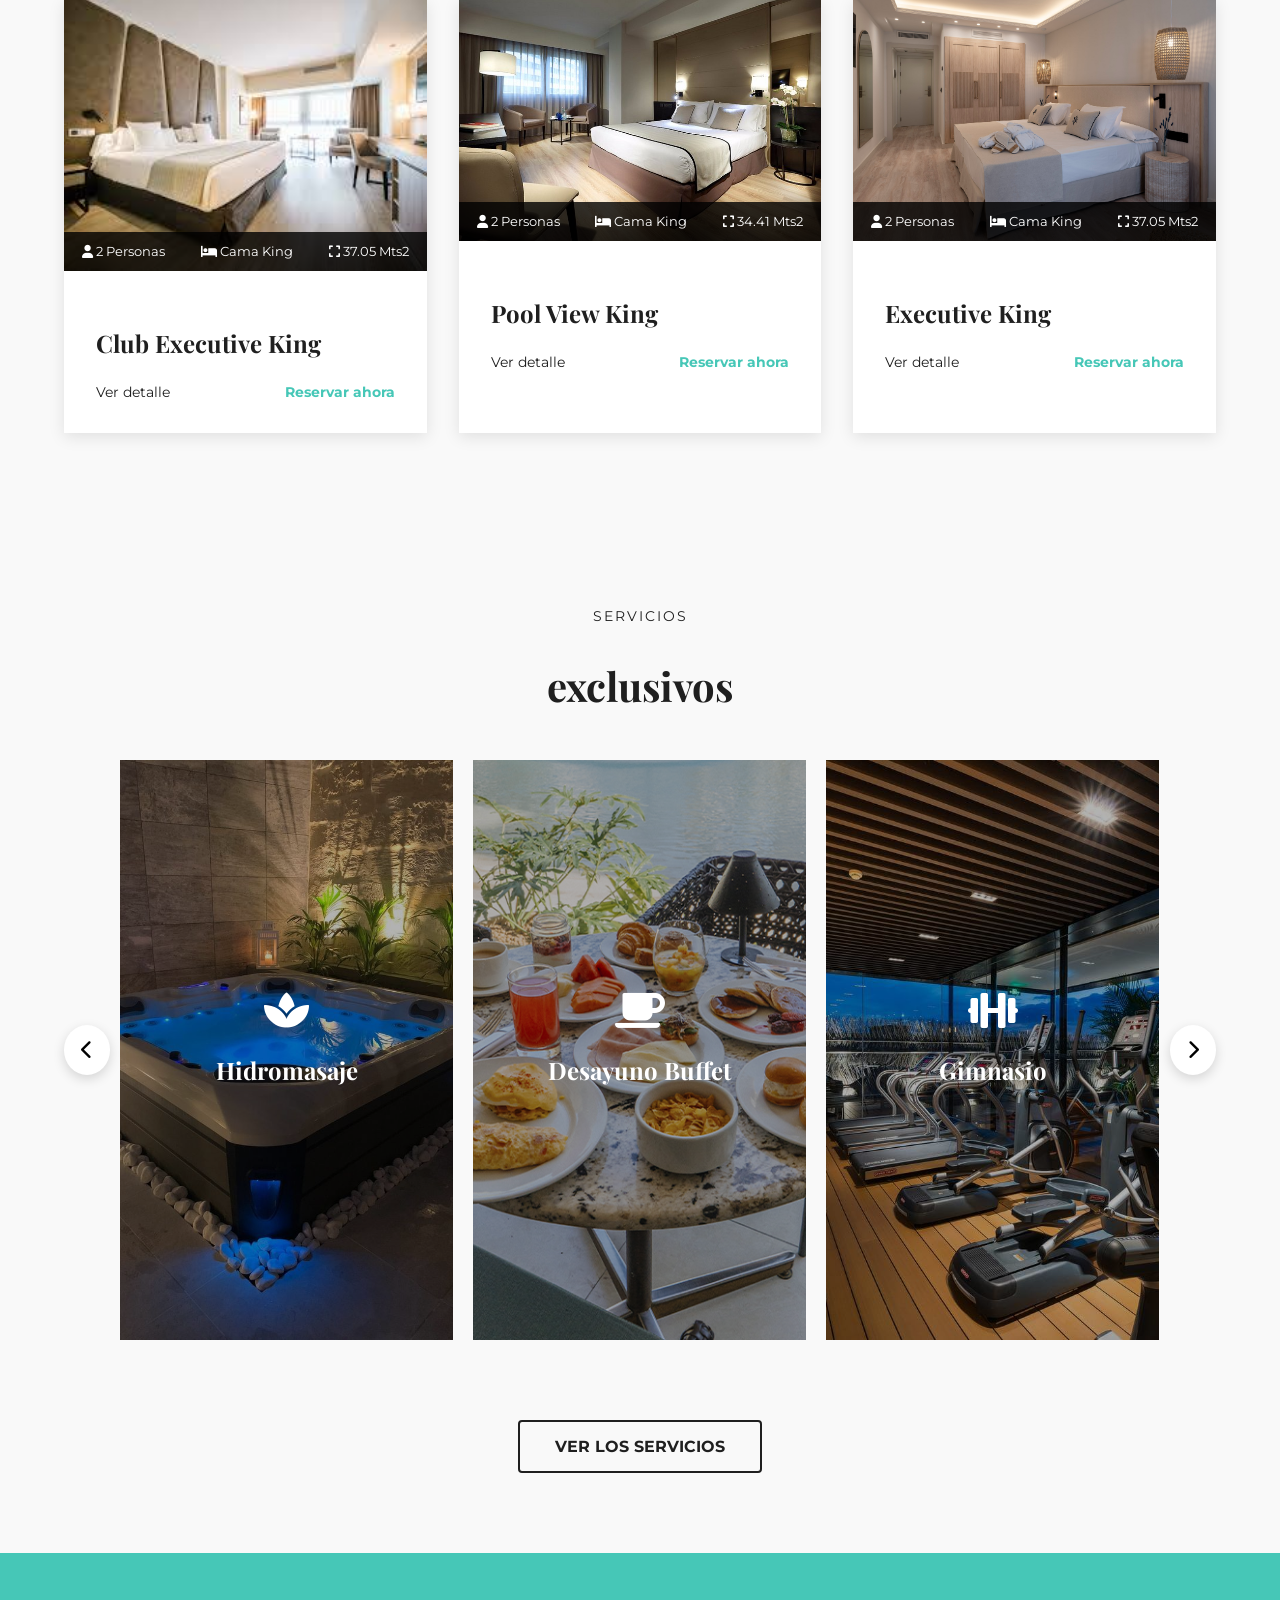
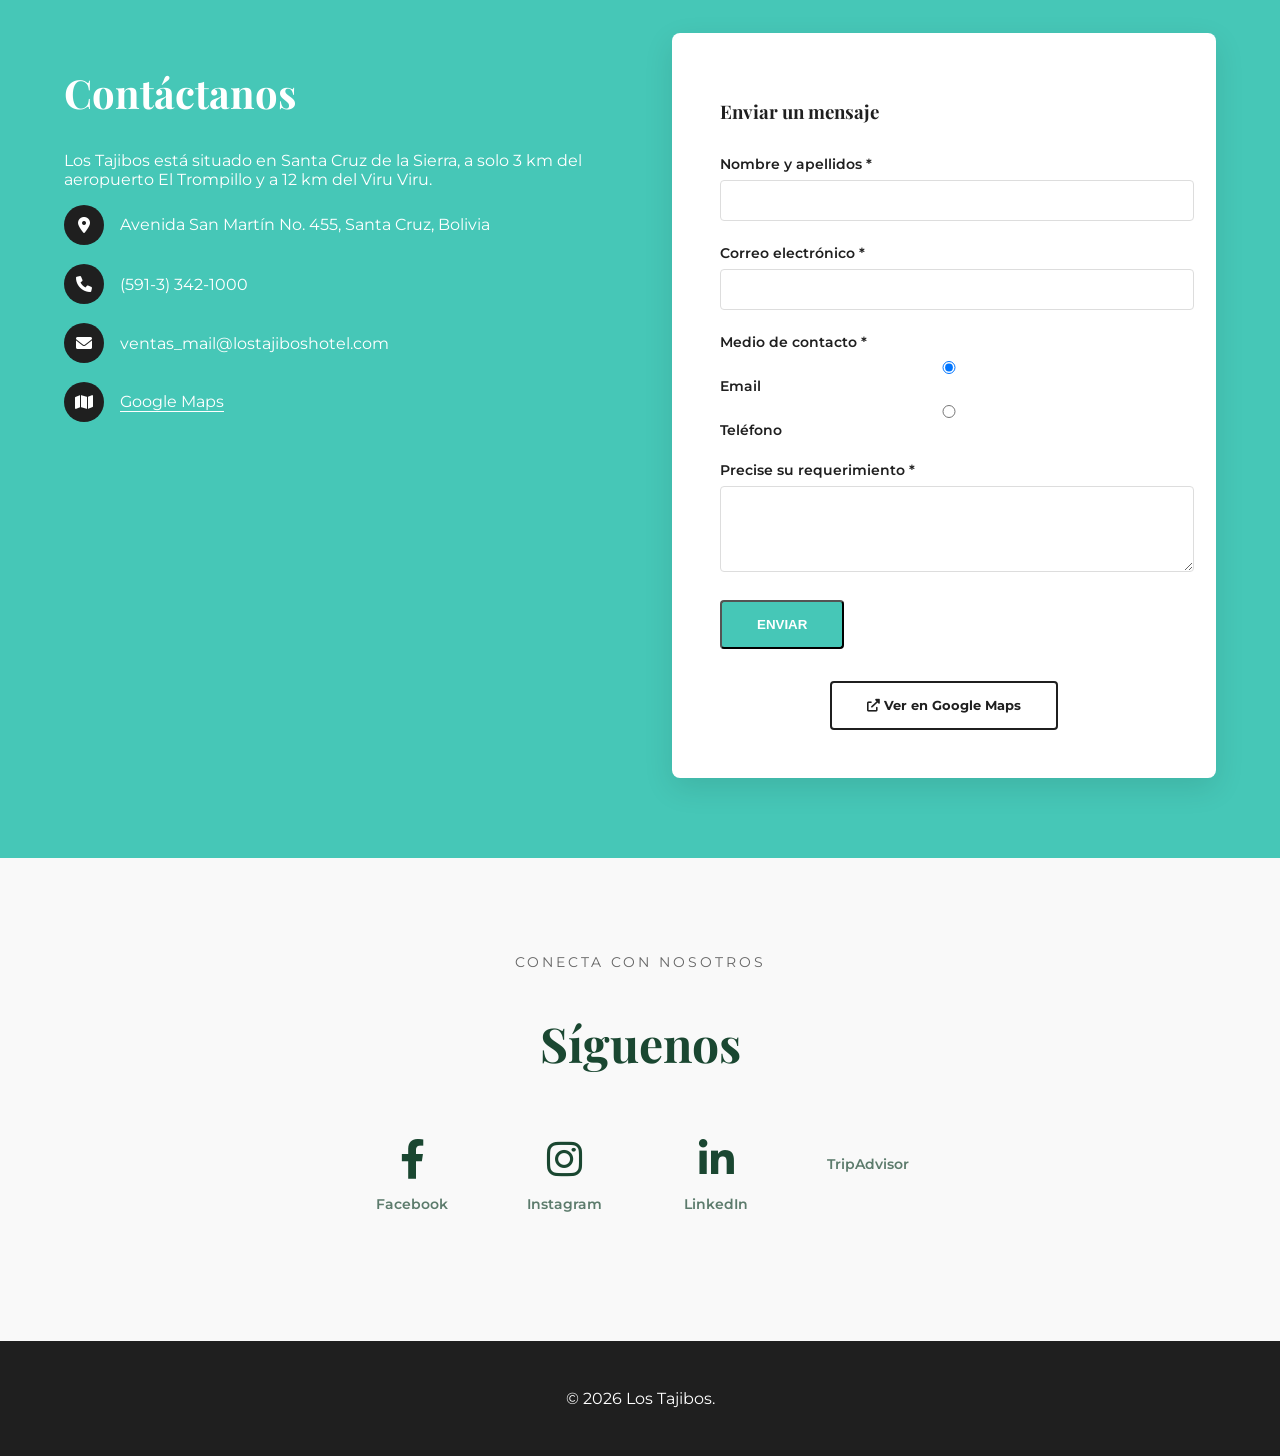
==== commit b60d873e: "Feat: Carousel Implementation" ====
--- a/index.html
+++ b/index.html
@@ -112,50 +112,74 @@
                     </div>
                 </article>
             </div>
-            </section>
-
-        <section id="services" class="services container section-padding">
-            <div class="text-center">
+        </section>
+
+        <section id="services" class="services section-padding">
+            <div class="container text-center">
                 <p class="services__subtitle">Servicios</p>
                 <h2 class="services__title">exclusivos</h2>
             </div>
 
-            <div class="services__grid grid">
-                <article class="service-item" style="background-image: url('images/spa.jpg');">
-                    <div class="service-item__content">
-                        <i class="fas fa-spa"></i>
-                        <h3>Hidromasaje</h3>
-                    </div>
-                    <div class="service-item__info">
-                        <i class="fas fa-spa"></i>
-                        <h3>Hidromasaje</h3>
-                        <p>Relajación total en nuestras aguas termales y circuitos de spa diseñados para su bienestar físico y mental.</p>
-                    </div>
-                </article>
-
-                <article class="service-item" style="background-image: url('images/desayuno.jpg');">
-                    <div class="service-item__content">
-                        <i class="fas fa-coffee"></i>
-                        <h3>Desayuno Buffet</h3>
-                    </div>
-                    <div class="service-item__info">
-                        <i class="fas fa-coffee"></i>
-                        <h3>Desayuno Buffet</h3>
-                        <p>Inicie sus días con energía, disfrutando de especialidades locales e internacionales en un ambiente inigualable.</p>
-                    </div>
-                </article>
-
-                <article class="service-item" style="background-image: url('images/gym.jpg');">
-                    <div class="service-item__content">
-                        <i class="fas fa-dumbbell"></i>
-                        <h3>Gimnasio</h3>
-                    </div>
-                    <div class="service-item__info">
-                        <i class="fas fa-dumbbell"></i>
-                        <h3>Gimnasio</h3>
-                        <p>Manténgase en forma con nuestro equipamiento de última generación disponible durante toda su estancia.</p>
-                    </div>
-                </article>
+            <div class="carousel container">
+                <button class="carousel__btn carousel__btn--prev" id="prev-btn">
+                    <i class="fas fa-chevron-left"></i>
+                </button>
+
+                <div class="carousel__window">
+                    <div class="carousel__track" id="carousel-track">
+                        <article class="service-item" style="background-image: url('images/spa.jpg');">
+                            <div class="service-item__content">
+                                <i class="fas fa-spa"></i>
+                                <h3>Hidromasaje</h3>
+                            </div>
+                            <div class="service-item__info">
+                                <i class="fas fa-spa"></i>
+                                <h3>Hidromasaje</h3>
+                                <p>Relajación total en nuestras aguas termales y de spa diseñados para su bienestar.</p>
+                            </div>
+                        </article>
+
+                        <article class="service-item" style="background-image: url('images/desayuno.jpg');">
+                            <div class="service-item__content">
+                                <i class="fas fa-coffee"></i>
+                                <h3>Desayuno Buffet</h3>
+                            </div>
+                            <div class="service-item__info">
+                                <i class="fas fa-coffee"></i>
+                                <h3>Desayuno Buffet</h3>
+                                <p>Inicie sus días con energía, disfrutando de nuestras especialidades locales e internacionales.</p>
+                            </div>
+                        </article>
+
+                        <article class="service-item" style="background-image: url('images/gym.jpg');">
+                            <div class="service-item__content">
+                                <i class="fas fa-dumbbell"></i>
+                                <h3>Gimnasio</h3>
+                            </div>
+                            <div class="service-item__info">
+                                <i class="fas fa-dumbbell"></i>
+                                <h3>Gimnasio</h3>
+                                <p>Manténgase en forma con nuestro equipamiento de última generación.</p>
+                            </div>
+                        </article>
+
+                        <article class="service-item" style="background-image: url('images/peluqueria.jpg');">
+                            <div class="service-item__content">
+                                <i class="fas fa-cut"></i>
+                                <h3>Peluquería</h3>
+                            </div>
+                            <div class="service-item__info">
+                                <i class="fas fa-cut"></i>
+                                <h3>Peluquería</h3>
+                                <p>Estilo y cuidado personal con nuestros profesionales altamente capacitados.</p>
+                            </div>
+                        </article>
+                    </div>
+                </div>
+
+                <button class="carousel__btn carousel__btn--next" id="next-btn">
+                    <i class="fas fa-chevron-right"></i>
+                </button>
             </div>
 
             <div class="text-center" style="margin-top: 3rem;">
@@ -192,10 +216,16 @@
                             <div class="form__group">
                                 <label>Medio de contacto *</label>
                                 <div class="form__radio">
-                                    <input type="radio" name="medio" value="email" id="r-email"> <label for="r-email">Email</label>
-                                    <input type="radio" name="medio" value="tel" id="r-tel"> <label for="r-tel">Teléfono</label>
+                                    <input type="radio" name="contact_method" value="email" id="r-email" checked> <label for="r-email">Email</label>
+                                    <input type="radio" name="contact_method" value="phone" id="r-tel"> <label for="r-tel">Teléfono</label>
                                 </div>
                             </div>
+
+                            <div class="form__group" id="phone-input-group" style="display: none;">
+                                <label for="phone">Número de teléfono *</label>
+                                <input type="tel" id="phone" name="phone">
+                            </div>
+
                             <div class="form__group">
                                 <label for="mensaje">Precise su requerimiento *</label>
                                 <textarea id="mensaje" rows="4" required></textarea>
@@ -204,7 +234,7 @@
                         </form>
                         <div id="form-feedback" class="form-feedback"></div>
                         <div class="contact__map-link text-center">
-                            <a href="https://goo.gl/maps/tu-enlace-a-google-maps" target="_blank" class="btn btn--outline-dark btn--small">
+                            <a href="#" target="_blank" class="btn btn--outline-dark btn--small">
                                 <i class="fas fa-external-link-alt"></i> Ver en Google Maps
                             </a>
                         </div>
@@ -212,31 +242,32 @@
                 </div>
             </section>
         </section>              
-            <section class="follow-us section-padding">
-                <div class="container text-center">
-                    <p class="follow-us__subtitle">CONECTA CON NOSOTROS</p>
-                    <h2 class="follow-us__title">Síguenos</h2>
-                    
-                    <div class="follow-us__social">
-                        <a href="https://facebook.com" target="_blank" class="social-icon">
-                            <i class="fab fa-facebook-f"></i>
-                            <span class="social-icon__name">Facebook</span>
-                        </a>
-                        <a href="https://instagram.com" target="_blank" class="social-icon">
-                            <i class="fab fa-instagram"></i>
-                            <span class="social-icon__name">Instagram</span>
-                        </a>
-                        <a href="https://linkedin.com" target="_blank" class="social-icon">
-                            <i class="fab fa-linkedin-in"></i>
-                            <span class="social-icon__name">LinkedIn</span>
-                        </a>
-                        <a href="https://tripadvisor.com" target="_blank" class="social-icon">
-                            <i class="fab fa-tripadvisor"></i>
-                            <span class="social-icon__name">TripAdvisor</span>
-                        </a>
-                    </div>
-                </div>
-            </section>
+
+        <section class="follow-us section-padding">
+            <div class="container text-center">
+                <p class="follow-us__subtitle">CONECTA CON NOSOTROS</p>
+                <h2 class="follow-us__title">Síguenos</h2>
+                
+                <div class="follow-us__social">
+                    <a href="#" target="_blank" class="social-icon">
+                        <i class="fab fa-facebook-f"></i>
+                        <span class="social-icon__name">Facebook</span>
+                    </a>
+                    <a href="#" target="_blank" class="social-icon">
+                        <i class="fab fa-instagram"></i>
+                        <span class="social-icon__name">Instagram</span>
+                    </a>
+                    <a href="#" target="_blank" class="social-icon">
+                        <i class="fab fa-linkedin-in"></i>
+                        <span class="social-icon__name">LinkedIn</span>
+                    </a>
+                    <a href="#" target="_blank" class="social-icon">
+                        <i class="fab fa-tripadvisor"></i>
+                        <span class="social-icon__name">TripAdvisor</span>
+                    </a>
+                </div>
+            </div>
+        </section>
         
     </main>
 
--- a/css/style.css
+++ b/css/style.css
@@ -151,7 +151,7 @@
     display: none;
   }
 }
-/* SECCIÓN HERO (Tu imagen fondo.jpg) */
+/* SECCIÓN HERO */
 .hero {
   height: 100vh;
   display: flex;
@@ -160,7 +160,6 @@
   text-align: center;
   color: white;
   position: relative;
-  padding-top: 80px;
   background: linear-gradient(rgba(0, 0, 0, 0.4), rgba(0, 0, 0, 0.4)), url("../images/fondo.jpg") no-repeat center/cover;
 }
 .hero__content {
@@ -222,7 +221,7 @@
   display: block;
 }
 
-/* SECCIÓN HABITACIONES (3 COLUMNAS RESTAURADAS) */
+/* SECCIÓN HABITACIONES */
 .rooms__subtitle {
   text-transform: uppercase;
   font-size: 0.9rem;
@@ -292,7 +291,7 @@
   color: #46C7B7;
 }
 
-/* SECCIÓN SERVICIOS (INFO NO SE CORTA - CORREGIDO FINAL) */
+/* SECCIÓN SERVICIOS CON CARRUSEL */
 .services__subtitle {
   text-transform: uppercase;
   letter-spacing: 2px;
@@ -303,22 +302,55 @@
   font-size: 2.5rem;
   margin-bottom: 3rem;
 }
-.services__grid {
-  display: grid;
-  gap: 1.5rem;
-  gap: 1.5rem;
-  grid-template-columns: repeat(auto-fit, minmax(300px, 1fr));
+
+.carousel {
+  position: relative;
+  display: flex;
+  align-items: center;
+}
+.carousel__window {
+  overflow: hidden;
+  width: 100%;
+  margin: 0 10px;
+}
+.carousel__track {
+  display: flex;
+  gap: 20px;
+  transition: transform 0.5s ease-in-out;
+}
+.carousel__btn {
+  background: white;
+  border: none;
+  width: 50px;
+  height: 50px;
+  border-radius: 50%;
+  box-shadow: 0 4px 12px rgba(0, 0, 0, 0.15);
+  cursor: pointer;
+  z-index: 10;
+  display: flex;
+  align-items: center;
   justify-content: center;
+  font-size: 1.2rem;
+}
+.carousel__btn:hover {
+  background: #46C7B7;
+  color: white;
 }
 
 .service-item {
-  position: relative;
+  min-width: calc(33.333% - 13.4px);
   height: 580px;
   background-size: cover;
   background-position: center;
+  position: relative;
   overflow: hidden;
   cursor: pointer;
   color: white;
+}
+@media (max-width: 768px) {
+  .service-item {
+    min-width: 100%;
+  }
 }
 .service-item::before {
   content: "";
@@ -360,6 +392,7 @@
   flex-direction: column;
   justify-content: center;
   align-items: center;
+  padding: 1.5rem;
   text-align: center;
   opacity: 0;
   transition: 0.4s;
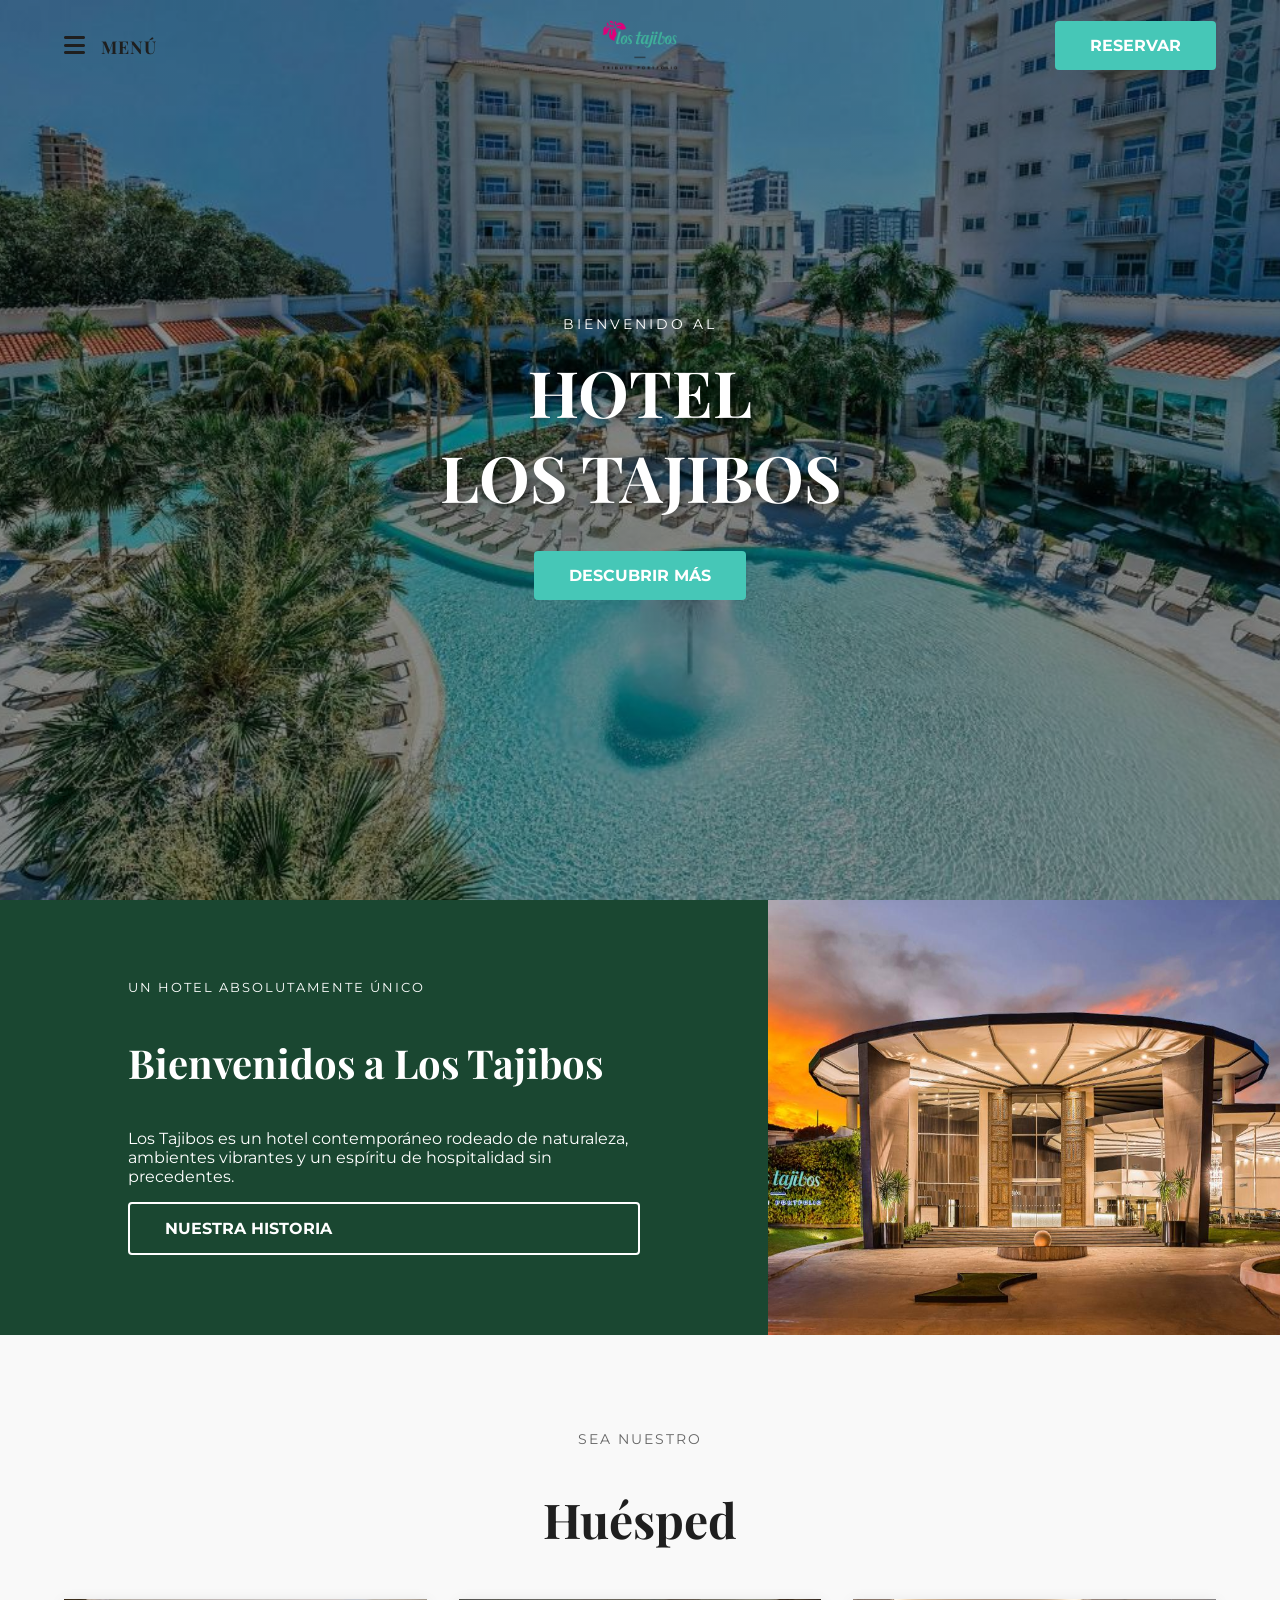
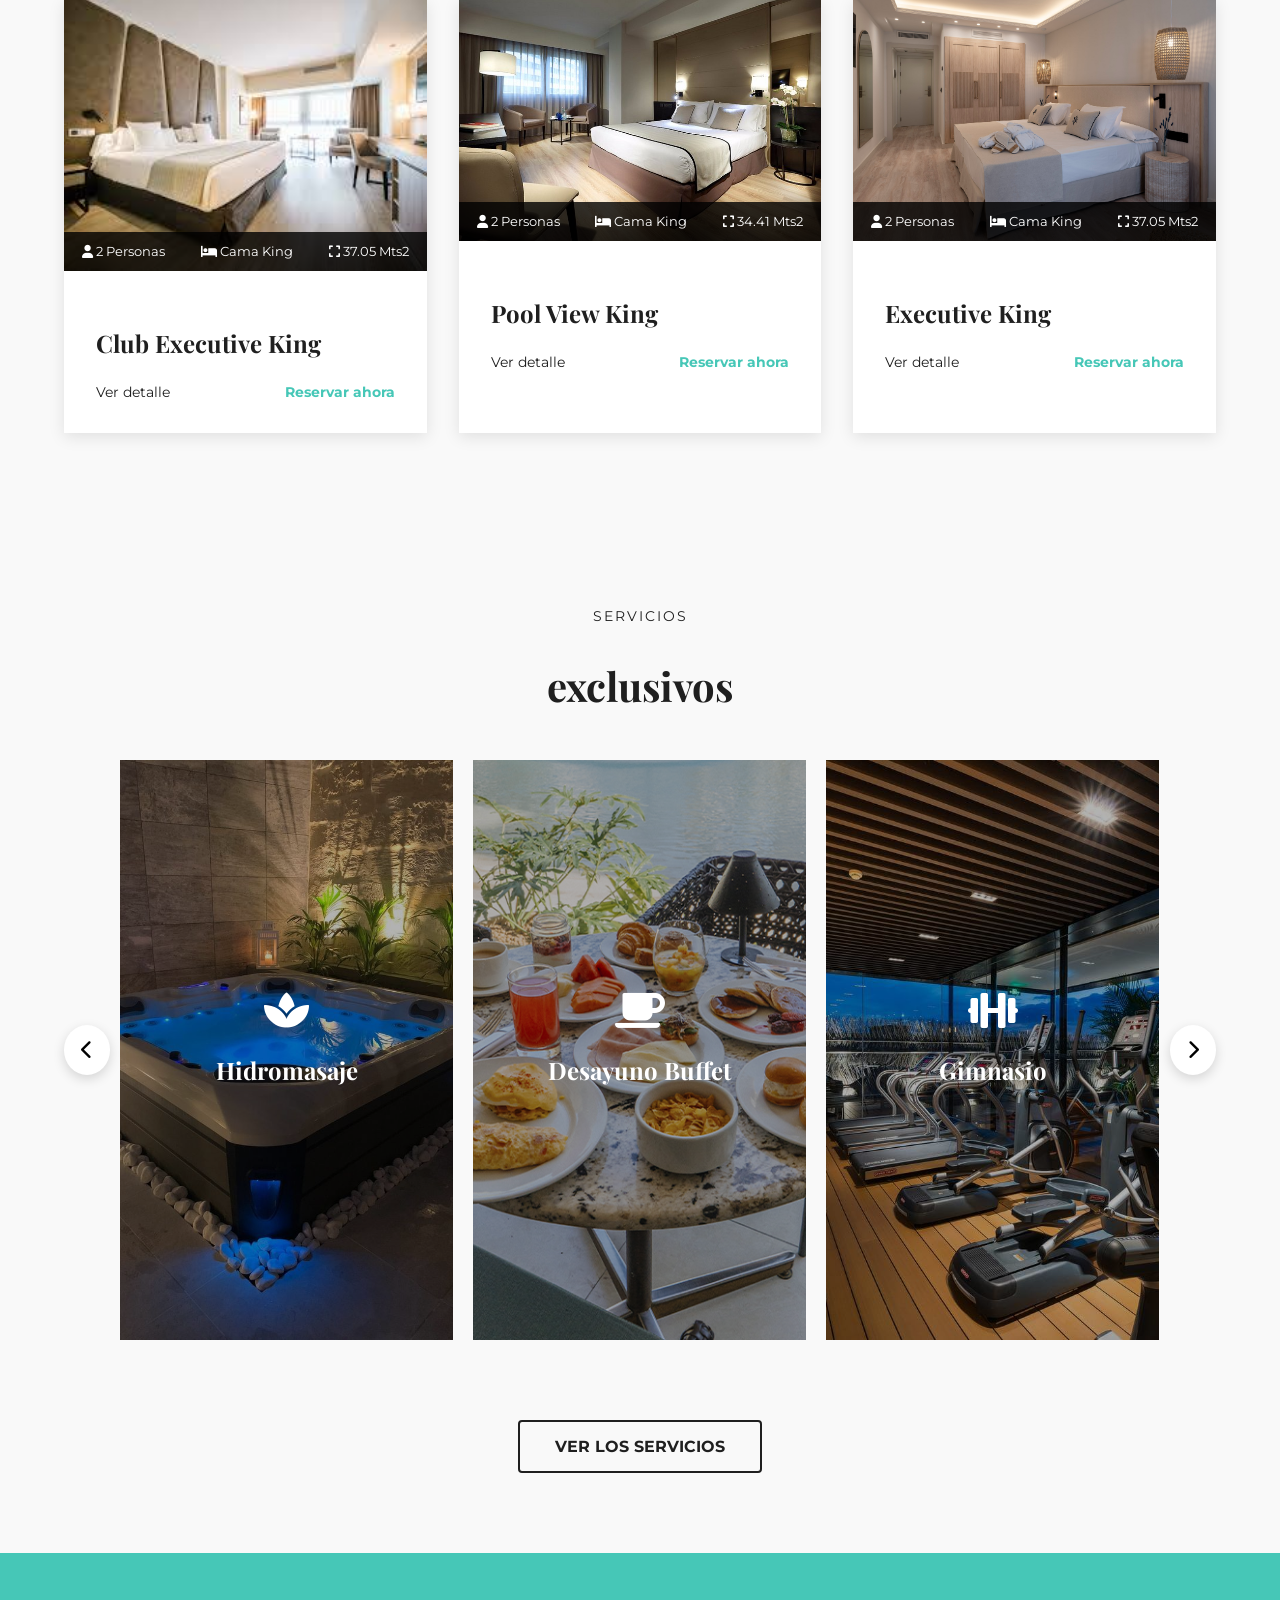
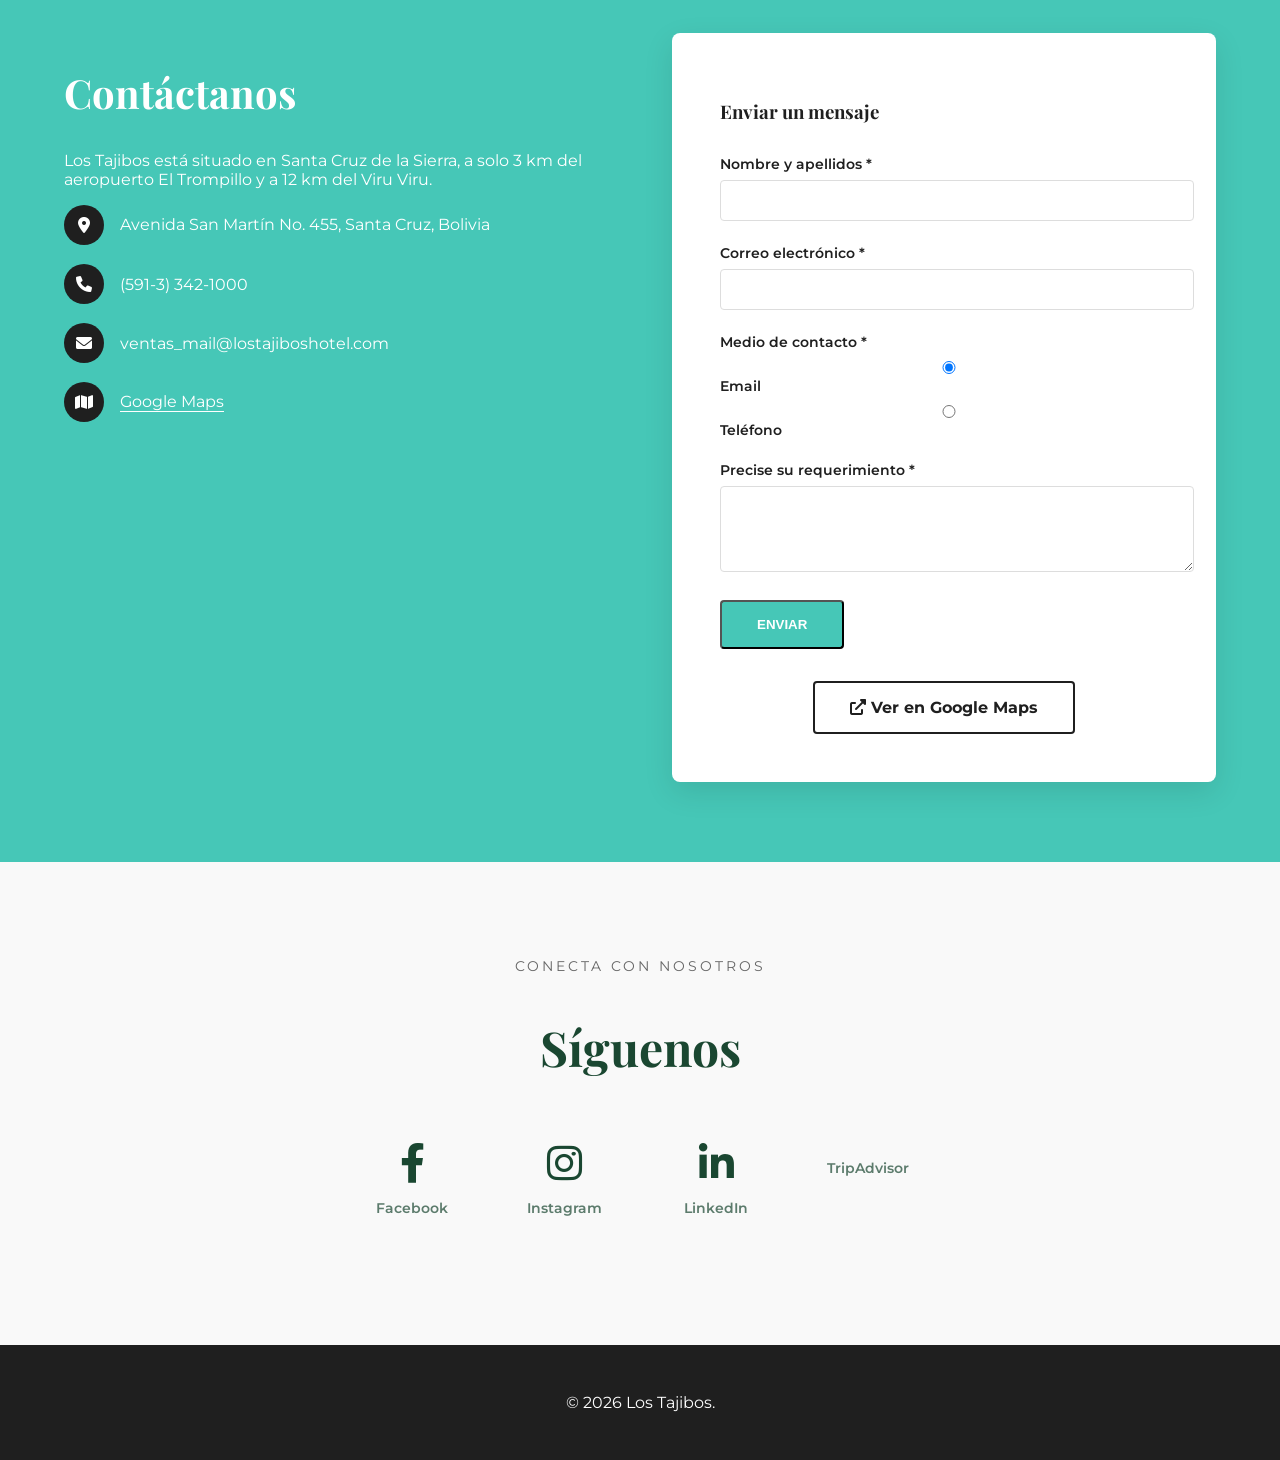
==== commit 26bd68e2: "fix: header and gap" ====
--- a/index.html
+++ b/index.html
@@ -12,19 +12,30 @@
 
     <header class="header" id="header">
         <nav class="nav container">
-            <a href="index.html" class="nav__logo">
-                <img src="images/logo-tajibos.png" alt="Logo Los Tajibos">
-            </a>
             
-            <ul class="nav__list" id="nav-menu">
-                <li><a href="index.html" class="nav__link active">Inicio</a></li>
-                <li><a href="servicios.html" class="nav__link">Servicios</a></li>
-                <li><a href="contacto.html" class="nav__link">Contacto</a></li>
-            </ul>
-
             <div class="nav__toggle" id="nav-toggle">
                 <i class="fas fa-bars"></i>
-            </div>
+                <span class="toggle-text">MENÚ</span>
+            </div>
+
+            <a href="index.html" class="nav__logo">
+                <img src="images/logo-tajibos.png" alt="Logo Los Tajibos" class="logo-color">
+                <img src="images/logo-tajibos-white.png" alt="Logo Los Tajibos" class="logo-white" style="display:none;"> </a>
+
+            <div class="nav__btns">
+                <a href="contacto.html" class="btn btn--primary btn--small nav__book">RESERVAR</a>
+            </div>
+
+            <div class="nav__menu" id="nav-menu">
+                <div class="nav__close" id="nav-close"><i class="fas fa-times"></i></div>
+                
+                <ul class="nav__list">
+                    <li><a href="index.html" class="nav__link active">Inicio</a></li>
+                    <li><a href="servicios.html" class="nav__link">Servicios</a></li>
+                    <li><a href="contacto.html" class="nav__link">Contacto</a></li>
+                </ul>
+            </div>
+
         </nav>
     </header>
 
--- a/css/style.css
+++ b/css/style.css
@@ -11,18 +11,9 @@
 .header.header--scroll {
   background-color: #ffffff;
   box-shadow: 0 2px 10px rgba(0, 0, 0, 0.1);
-  height: 70px;
-}
-.header.header--scroll .nav__link {
-  color: #1F1F1F;
-}
-.header.header--scroll .nav__link::after {
-  background-color: #46C7B7;
-}
-.header.header--scroll .nav__link.active {
-  color: #46C7B7;
-}
-.header.header--scroll .nav__toggle {
+  height: 80px;
+}
+.header.header--scroll .nav__toggle, .header.header--scroll .nav__link {
   color: #1F1F1F;
 }
 .header.header--scroll .logo-white {
@@ -33,16 +24,16 @@
 }
 
 .nav {
-  height: 80px;
+  height: 90px;
   display: flex;
   justify-content: space-between;
   align-items: center;
-  transition: height 0.4s;
-}
-.header--scroll .nav {
-  height: 70px;
+  position: relative;
 }
 .nav__logo {
+  position: absolute;
+  left: 50%;
+  transform: translateX(-50%);
   display: flex;
   align-items: center;
 }
@@ -50,103 +41,92 @@
   height: 50px;
   transition: 0.4s;
 }
-.nav__logo .logo-color {
-  display: none;
-}
-.nav__logo .logo-white {
-  display: block;
+.nav__toggle {
+  font-size: 1.5rem;
+  color: #1F1F1F;
+  cursor: pointer;
+  display: flex;
+  align-items: center;
+  gap: 1rem;
+  transition: 0.3s;
+}
+.nav__toggle .toggle-text {
+  font-family: "Playfair Display", serif;
+  font-size: 1.1rem;
+  font-weight: 700;
+  letter-spacing: 1px;
+  margin-top: 3px;
+}
+.nav__toggle:hover {
+  opacity: 0.7;
+}
+.nav__menu {
+  position: fixed;
+  background-color: #ffffff;
+  width: 250px;
+  max-width: 60%;
+  height: 100vh;
+  top: 0;
+  left: -100%;
+  padding: 6rem 3rem;
+  box-shadow: 5px 0 15px rgba(0, 0, 0, 0.1);
+  transition: left 0.4s cubic-bezier(0.77, 0, 0.175, 1);
+  display: flex;
+  flex-direction: column;
+  z-index: 1001;
+}
+.nav__menu.show-menu {
+  left: 0;
 }
 .nav__list {
   display: flex;
-  gap: 2rem;
+  flex-direction: column;
+  gap: 2.5rem;
+  list-style: none;
+  padding: 0;
 }
 .nav__link {
-  color: white;
+  color: #1F1F1F;
   text-transform: uppercase;
   font-weight: 600;
-  font-size: 0.9rem;
-  letter-spacing: 1px;
+  font-size: 1.1rem;
+  letter-spacing: 2px;
   position: relative;
   transition: 0.3s;
+  text-decoration: none;
+  display: inline-block;
 }
 .nav__link::after {
   content: "";
   position: absolute;
   width: 0;
+  height: 2px;
   bottom: -5px;
   left: 0;
-  background-color: white;
+  background-color: #46C7B7;
   transition: width 0.3s;
 }
 .nav__link:hover::after, .nav__link.active::after {
   width: 100%;
 }
 .nav__link.active {
-  color: white;
-}
-.nav__btns {
-  display: flex;
-  align-items: center;
-  gap: 1rem;
-}
-.nav__toggle {
-  font-size: 1.2rem;
-  color: white;
+  color: #46C7B7;
+}
+.nav__close {
+  position: absolute;
+  top: 2rem;
+  right: 2rem;
+  font-size: 2rem;
+  color: #1F1F1F;
   cursor: pointer;
-  display: none;
-}
-.nav__close {
-  display: none;
-}
-
-.btn--small {
-  padding: 10px 20px;
-  font-size: 0.8rem;
-}
-
-@media screen and (max-width: 768px) {
-  .nav__menu {
-    position: fixed;
-    background-color: #ffffff;
-    width: 80%;
-    height: 100%;
-    top: 0;
-    right: -100%;
-    padding: 4rem;
-    box-shadow: -2px 0 10px rgba(0, 0, 0, 0.1);
-    transition: right 0.4s;
-    flex-direction: column;
-    z-index: 1001;
-  }
-  .nav__menu.show-menu {
-    right: 0;
-  }
-  .nav__list {
-    flex-direction: column;
-    gap: 2rem;
-    text-align: center;
-  }
-  .nav__link {
-    color: #1F1F1F;
-  }
-  .nav__link.active {
-    color: #46C7B7;
-  }
-  .nav__link::after {
-    background-color: #46C7B7;
-  }
-  .nav__toggle {
-    display: block;
-  }
-  .nav__close {
-    display: block;
-    position: absolute;
-    top: 1.5rem;
-    right: 1.5rem;
-    font-size: 1.5rem;
-    color: #1F1F1F;
-    cursor: pointer;
-  }
+  transition: 0.3s;
+}
+.nav__close:hover {
+  color: #46C7B7;
+  transform: rotate(90deg);
+}
+
+@media screen and (max-width: 468px) {
   .nav__book {
     display: none;
   }
@@ -392,7 +372,6 @@
   flex-direction: column;
   justify-content: center;
   align-items: center;
-  padding: 1.5rem;
   text-align: center;
   opacity: 0;
   transition: 0.4s;
